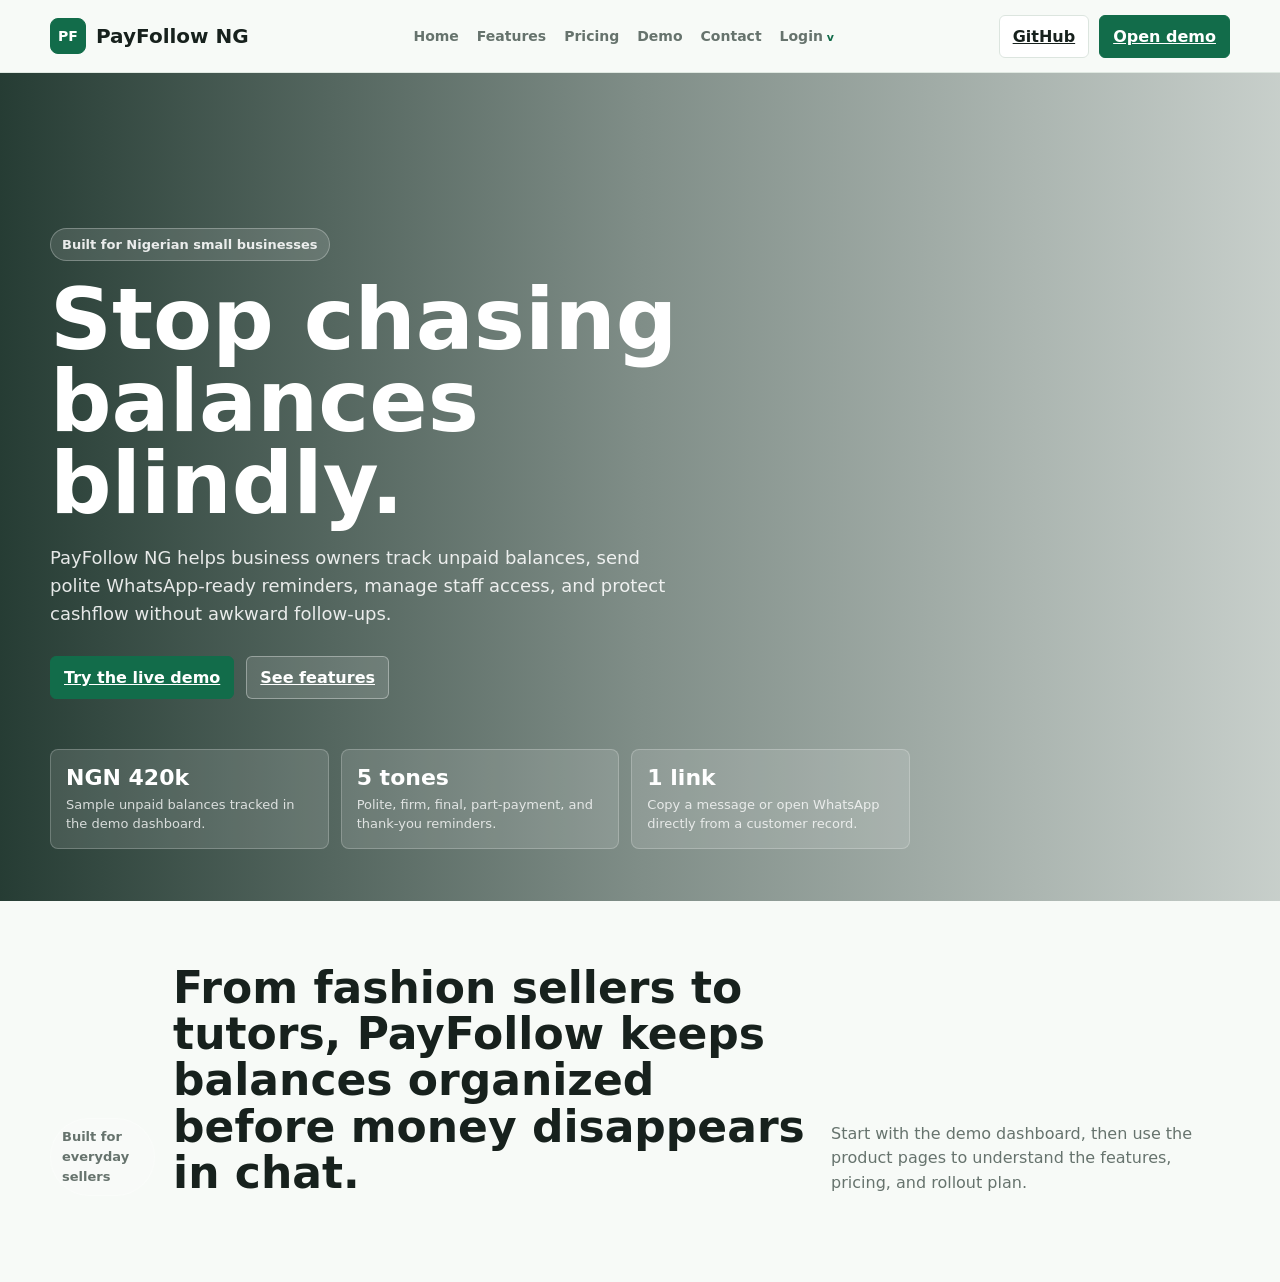
==== index.html @ 19192f43 "Add smart login dropdown" ====
<!doctype html>
<html lang="en">
<head>
  <meta charset="utf-8" />
  <meta name="viewport" content="width=device-width, initial-scale=1" />
  <title>PayFollow NG - Payment Follow-Up Dashboard</title>
  <style>
    :root {
      --ink: #17211d;
      --muted: #66736d;
      --line: #dce5df;
      --paper: #f7faf7;
      --panel: #ffffff;
      --soft: #edf5ef;
      --accent: #126c4a;
      --accent-2: #df8f2d;
      --danger: #b93a32;
      --blue: #285f9d;
      --shadow: 0 20px 50px rgba(23, 33, 29, .08);
    }

    * { box-sizing: border-box; }

    body {
      margin: 0;
      font-family: Inter, ui-sans-serif, system-ui, -apple-system, BlinkMacSystemFont, "Segoe UI", sans-serif;
      color: var(--ink);
      background: var(--paper);
      letter-spacing: 0;
    }

    button, input, select, textarea { font: inherit; }

    .site-nav {
      position: sticky;
      top: 0;
      z-index: 20;
      border-bottom: 1px solid rgba(220,229,223,.85);
      background: rgba(247,250,247,.94);
      backdrop-filter: blur(14px);
    }

    .nav-inner,
    .section-inner {
      width: min(1180px, calc(100% - 36px));
      margin: 0 auto;
    }

    .nav-inner {
      min-height: 72px;
      display: flex;
      align-items: center;
      justify-content: space-between;
      gap: 18px;
    }

    .brand.dark .mark {
      color: #fff;
      background: var(--accent);
      border-color: var(--accent);
    }

    .nav-links {
      display: flex;
      align-items: center;
      gap: 18px;
      font-size: 14px;
      font-weight: 850;
    }

    .nav-links a {
      color: var(--muted);
      text-decoration: none;
    }

    .nav-links a:hover {
      color: var(--accent);
    }
    .nav-auth {
      position: relative;
    }

    .nav-auth summary {
      list-style: none;
      cursor: pointer;
      color: var(--muted);
      font-weight: 850;
      outline: none;
    }

    .nav-auth summary::-webkit-details-marker {
      display: none;
    }

    .nav-auth summary::after {
      content: " v";
      font-size: 11px;
      color: var(--accent);
    }

    .nav-auth[open] summary,
    .nav-auth summary:hover {
      color: var(--accent);
    }

    .auth-menu {
      position: absolute;
      right: 0;
      top: 30px;
      width: 220px;
      display: grid;
      gap: 8px;
      padding: 10px;
      border: 1px solid var(--line);
      border-radius: 8px;
      background: var(--panel);
      box-shadow: var(--shadow);
      z-index: 40;
    }

    .auth-menu a {
      display: block;
      padding: 10px 12px;
      border-radius: 8px;
      color: var(--ink);
      text-decoration: none;
      background: var(--paper);
    }

    .auth-menu a:hover {
      background: var(--soft);
      color: var(--accent);
    }
.nav-actions {
      display: flex;
      align-items: center;
      gap: 10px;
    }

    .site-section {
      padding: 64px 0;
    }

    .hero {
      min-height: calc(100vh - 72px);
      display: grid;
      align-items: end;
      color: #fff;
      background:
        linear-gradient(90deg, rgba(9, 34, 25, .88), rgba(9, 34, 25, .5), rgba(9, 34, 25, .2)),
        url("https://images.unsplash.com/photo-1556745757-8d76bdb6984b?auto=format&fit=crop&w=1800&q=80") center/cover;
    }

    .hero .section-inner {
      padding: 72px 0 52px;
    }

    .hero-copy {
      max-width: 760px;
    }

    .eyebrow {
      display: inline-flex;
      align-items: center;
      gap: 8px;
      margin-bottom: 18px;
      border: 1px solid rgba(255,255,255,.28);
      border-radius: 999px;
      padding: 8px 11px;
      background: rgba(255,255,255,.12);
      color: rgba(255,255,255,.88);
      font-size: 13px;
      font-weight: 850;
    }

    .hero h1 {
      margin: 0;
      max-width: 800px;
      font-size: clamp(42px, 8vw, 86px);
      line-height: .95;
      letter-spacing: 0;
    }

    .hero p {
      max-width: 620px;
      margin: 20px 0 0;
      color: rgba(255,255,255,.88);
      font-size: 18px;
      line-height: 1.55;
    }

    .hero-actions {
      display: flex;
      flex-wrap: wrap;
      gap: 12px;
      margin-top: 28px;
    }

    .hero-actions .btn {
      border-color: rgba(255,255,255,.35);
    }

    .hero-actions .btn:not(.primary) {
      color: #fff;
      background: rgba(255,255,255,.12);
    }

    .hero-strip {
      display: grid;
      grid-template-columns: repeat(3, minmax(0, 1fr));
      gap: 12px;
      margin-top: 50px;
      max-width: 860px;
    }

    .hero-stat {
      border: 1px solid rgba(255,255,255,.22);
      border-radius: 8px;
      padding: 15px;
      background: rgba(255,255,255,.12);
    }

    .hero-stat strong {
      display: block;
      font-size: 22px;
      margin-bottom: 4px;
    }

    .hero-stat span {
      color: rgba(255,255,255,.78);
      font-size: 13px;
      line-height: 1.35;
    }

    .section-head {
      display: flex;
      justify-content: space-between;
      align-items: end;
      gap: 18px;
      margin-bottom: 22px;
    }

    .section-head h2 {
      margin: 0;
      max-width: 640px;
      font-size: clamp(28px, 4vw, 44px);
      line-height: 1.05;
      letter-spacing: 0;
    }

    .section-head p {
      margin: 0;
      max-width: 430px;
      color: var(--muted);
      line-height: 1.55;
    }

    .feature-grid,
    .pricing-grid {
      display: grid;
      grid-template-columns: repeat(3, minmax(0, 1fr));
      gap: 14px;
    }

    .feature,
    .price-plan {
      border: 1px solid var(--line);
      border-radius: 8px;
      background: var(--panel);
      padding: 18px;
      box-shadow: var(--shadow);
    }

    .feature h3,
    .price-plan h3 {
      margin: 0 0 10px;
      font-size: 18px;
    }

    .feature p,
    .price-plan p {
      margin: 0;
      color: var(--muted);
      line-height: 1.55;
      font-size: 14px;
    }

    .price-plan strong {
      display: block;
      margin-bottom: 10px;
      font-size: 28px;
    }

    .demo-shell {
      padding: 28px 0 0;
      background: #eef5ef;
    }

    .shell {
      min-height: 100vh;
      display: grid;
      grid-template-columns: 280px minmax(0, 1fr);
    }

    .sidebar {
      min-height: 100vh;
      padding: 24px;
      color: #fff;
      background:
        linear-gradient(rgba(11, 50, 35, .86), rgba(11, 50, 35, .92)),
        url("https://images.unsplash.com/photo-1556742049-0cfed4f6a45d?auto=format&fit=crop&w=900&q=80") center/cover;
      display: flex;
      flex-direction: column;
      justify-content: space-between;
      gap: 28px;
    }

    .brand {
      display: flex;
      align-items: center;
      gap: 10px;
      font-size: 20px;
      font-weight: 850;
    }

    .mark {
      width: 36px;
      height: 36px;
      display: grid;
      place-items: center;
      border-radius: 8px;
      background: rgba(255,255,255,.14);
      border: 1px solid rgba(255,255,255,.25);
      font-size: 14px;
    }

    .sidebar h1 {
      margin: 0;
      max-width: 220px;
      font-size: 38px;
      line-height: 1;
      letter-spacing: 0;
    }

    .sidebar p {
      margin: 14px 0 0;
      max-width: 220px;
      color: rgba(255,255,255,.82);
      line-height: 1.55;
    }

    .sidebar-note {
      display: grid;
      gap: 8px;
      color: rgba(255,255,255,.78);
      font-size: 13px;
      line-height: 1.45;
    }

    .workspace {
      padding: 24px;
      display: grid;
      gap: 20px;
      align-content: start;
    }

    .topbar {
      display: flex;
      justify-content: space-between;
      align-items: flex-start;
      gap: 16px;
    }

    .topbar h2 {
      margin: 0;
      font-size: 24px;
      line-height: 1.2;
    }

    .topbar p {
      margin: 6px 0 0;
      color: var(--muted);
      line-height: 1.45;
    }

    .badge {
      white-space: nowrap;
      border: 1px solid rgba(18,108,74,.2);
      color: var(--accent);
      background: rgba(18,108,74,.08);
      border-radius: 999px;
      padding: 8px 10px;
      font-size: 13px;
      font-weight: 800;
    }

    .metrics {
      display: grid;
      grid-template-columns: repeat(4, minmax(0, 1fr));
      gap: 12px;
    }

    .metric,
    .panel,
    .customer-row,
    .message-box {
      border: 1px solid var(--line);
      background: var(--panel);
      border-radius: 8px;
    }

    .metric {
      padding: 16px;
      min-height: 94px;
      display: grid;
      gap: 8px;
    }

    .metric span {
      color: var(--muted);
      font-size: 12px;
      font-weight: 800;
      text-transform: uppercase;
    }

    .metric strong {
      font-size: 24px;
      line-height: 1;
    }

    .metric small {
      color: var(--muted);
      line-height: 1.35;
    }

    .main-grid {
      display: grid;
      grid-template-columns: minmax(320px, 420px) minmax(0, 1fr);
      gap: 18px;
      align-items: start;
    }

    .panel {
      padding: 18px;
      box-shadow: var(--shadow);
    }

    .panel h3 {
      margin: 0 0 12px;
      font-size: 17px;
    }

    .form {
      display: grid;
      gap: 12px;
    }

    label {
      display: grid;
      gap: 7px;
      color: var(--muted);
      font-size: 13px;
      font-weight: 800;
    }

    input, select, textarea {
      width: 100%;
      border: 1px solid var(--line);
      border-radius: 6px;
      padding: 11px 12px;
      color: var(--ink);
      background: #fff;
      outline-color: rgba(18,108,74,.35);
    }

    textarea {
      min-height: 82px;
      resize: vertical;
    }

    .split {
      display: grid;
      grid-template-columns: 1fr 1fr;
      gap: 10px;
    }

    .actions {
      display: flex;
      gap: 10px;
      flex-wrap: wrap;
    }

    .btn {
      border: 1px solid var(--line);
      border-radius: 6px;
      padding: 11px 13px;
      background: #fff;
      color: var(--ink);
      font-weight: 850;
      cursor: pointer;
    }

    .btn.primary {
      border-color: var(--accent);
      color: #fff;
      background: var(--accent);
    }

    .btn.warning {
      border-color: rgba(223,143,45,.3);
      color: #5c3510;
      background: rgba(223,143,45,.12);
    }

    .btn:active { transform: translateY(1px); }

    .toolbar {
      display: flex;
      justify-content: space-between;
      align-items: center;
      gap: 12px;
      margin-bottom: 12px;
    }

    .toolbar select {
      max-width: 180px;
    }

    .customer-list {
      display: grid;
      gap: 10px;
    }

    .customer-row {
      padding: 14px;
      display: grid;
      grid-template-columns: minmax(0, 1fr) auto;
      gap: 12px;
      cursor: pointer;
    }

    .customer-row.active {
      border-color: rgba(18,108,74,.5);
      background: rgba(18,108,74,.05);
    }

    .customer-row h4 {
      margin: 0 0 5px;
      font-size: 15px;
    }

    .customer-row p {
      margin: 0;
      color: var(--muted);
      line-height: 1.35;
      font-size: 13px;
    }

    .amount {
      text-align: right;
      display: grid;
      align-content: start;
      gap: 7px;
      font-weight: 850;
    }

    .status {
      justify-self: end;
      width: max-content;
      border-radius: 999px;
      padding: 5px 8px;
      font-size: 11px;
      font-weight: 850;
      color: var(--accent);
      background: rgba(18,108,74,.1);
    }

    .status.overdue {
      color: var(--danger);
      background: rgba(185,58,50,.1);
    }

    .status.part {
      color: var(--blue);
      background: rgba(40,95,157,.1);
    }

    .status.paid {
      color: var(--muted);
      background: var(--soft);
    }

    .message-box {
      padding: 16px;
      min-height: 180px;
      display: grid;
      gap: 14px;
      align-content: start;
    }

    .message-text {
      white-space: pre-wrap;
      color: var(--ink);
      line-height: 1.55;
      background: var(--paper);
      border: 1px solid var(--line);
      border-radius: 8px;
      padding: 14px;
      min-height: 124px;
    }

    .report {
      margin-top: 14px;
      color: var(--muted);
      line-height: 1.55;
      font-size: 14px;
    }

    .mini-list {
      display: grid;
      gap: 9px;
      margin-top: 12px;
    }

    .mini-row {
      border: 1px solid var(--line);
      border-radius: 8px;
      background: var(--paper);
      padding: 11px 12px;
      display: flex;
      align-items: center;
      justify-content: space-between;
      gap: 10px;
      color: var(--muted);
      font-size: 13px;
      line-height: 1.35;
    }

    .mini-row strong {
      display: block;
      color: var(--ink);
      font-size: 14px;
    }

    .link-row {
      display: flex;
      align-items: center;
      flex-wrap: wrap;
      gap: 10px;
      margin-top: 12px;
      color: var(--muted);
      font-size: 13px;
    }

    .link-row a {
      color: var(--accent);
      font-weight: 850;
      text-decoration: none;
    }

    .divider {
      height: 1px;
      background: var(--line);
      margin: 4px 0;
    }

    .toast {
      position: fixed;
      right: 18px;
      bottom: 18px;
      background: var(--ink);
      color: #fff;
      border-radius: 8px;
      padding: 11px 13px;
      opacity: 0;
      transform: translateY(10px);
      transition: .2s ease;
      pointer-events: none;
      font-weight: 800;
      font-size: 13px;
    }

    .toast.show {
      opacity: 1;
      transform: translateY(0);
    }

    @media (max-width: 1080px) {
      .feature-grid,
      .pricing-grid {
        grid-template-columns: 1fr;
      }

      .shell { grid-template-columns: 1fr; }
      .sidebar {
        min-height: 360px;
        display: grid;
        grid-template-columns: 1fr 1fr;
        align-items: end;
      }
      .sidebar-note { justify-self: end; }
    }

    @media (max-width: 860px) {
      .nav-inner {
        min-height: auto;
        padding: 14px 0;
        align-items: flex-start;
        flex-direction: column;
      }

      .nav-links,
.nav-actions {
        width: 100%;
        justify-content: space-between;
      }

      .hero-strip,
      .section-head {
        grid-template-columns: 1fr;
        flex-direction: column;
        align-items: flex-start;
      }

      .metrics,
      .main-grid { grid-template-columns: 1fr; }
      .sidebar { grid-template-columns: 1fr; }
      .sidebar-note { justify-self: start; }
    }

    @media (max-width: 560px) {
      .nav-links {
        display: grid;
        grid-template-columns: repeat(2, minmax(0, 1fr));
        gap: 10px;
      }
.nav-actions {
        align-items: stretch;
        flex-direction: column;
      }

      .hero {
        min-height: auto;
      }

      .hero .section-inner {
        padding: 52px 0 34px;
      }

      .hero-strip {
        grid-template-columns: 1fr;
      }

      .site-section {
        padding: 44px 0;
      }

      .workspace, .sidebar { padding: 18px; }
      .topbar { flex-direction: column; }
      .badge { white-space: normal; }
      .split { grid-template-columns: 1fr; }
      .customer-row { grid-template-columns: 1fr; }
      .amount { text-align: left; }
      .status { justify-self: start; }
    }
  </style>
</head>
<body>
<nav class="site-nav">
    <div class="nav-inner">
      <a class="brand dark" href="index.html" style="color: inherit; text-decoration: none">
        <div class="mark">PF</div>
        PayFollow NG
      </a>
      <div class="nav-links" aria-label="Primary navigation">
        <a href="index.html">Home</a>
        <a href="features.html">Features</a>
        <a href="pricing.html">Pricing</a>
        <a href="app.html">Demo</a>
        <a href="contact.html">Contact</a>
        <details class="nav-auth">
          <summary>Login</summary>
          <div class="auth-menu">
            <a href="login.html">Create account</a>
            <a href="login.html?mode=signin">Sign in</a>
            <a href="app.html">Open dashboard</a>
          </div>
        </details>
      </div>
      <div class="nav-actions">
        <a class="btn" href="https://github.com/bainsrays/payfollow-ng" target="_blank" rel="noopener noreferrer">GitHub</a>
        <a class="btn primary" href="app.html">Open demo</a>
      </div>
    </div>
  </nav>
<section class="hero" id="home">
    <div class="section-inner">
      <div class="hero-copy">
        <span class="eyebrow">Built for Nigerian small businesses</span>
        <h1>Stop chasing balances blindly.</h1>
        <p>PayFollow NG helps business owners track unpaid balances, send polite WhatsApp-ready reminders, manage staff access, and protect cashflow without awkward follow-ups.</p>
        <div class="hero-actions">
          <a class="btn primary" href="app.html">Try the live demo</a>
          <a class="btn" href="features.html">See features</a>
        </div>
      </div>
      <div class="hero-strip">
        <div class="hero-stat">
          <strong>NGN 420k</strong>
          <span>Sample unpaid balances tracked in the demo dashboard.</span>
        </div>
        <div class="hero-stat">
          <strong>5 tones</strong>
          <span>Polite, firm, final, part-payment, and thank-you reminders.</span>
        </div>
        <div class="hero-stat">
          <strong>1 link</strong>
          <span>Copy a message or open WhatsApp directly from a customer record.</span>
        </div>
      </div>
    </div>
  </section>
  <section class="site-section">
    <div class="section-inner section-head">
      <p class="eyebrow">Built for everyday sellers</p>
      <h2>From fashion sellers to tutors, PayFollow keeps balances organized before money disappears in chat.</h2>
      <p>Start with the demo dashboard, then use the product pages to understand the features, pricing, and rollout plan.</p>
    </div>
  </section>

</body>
</html>
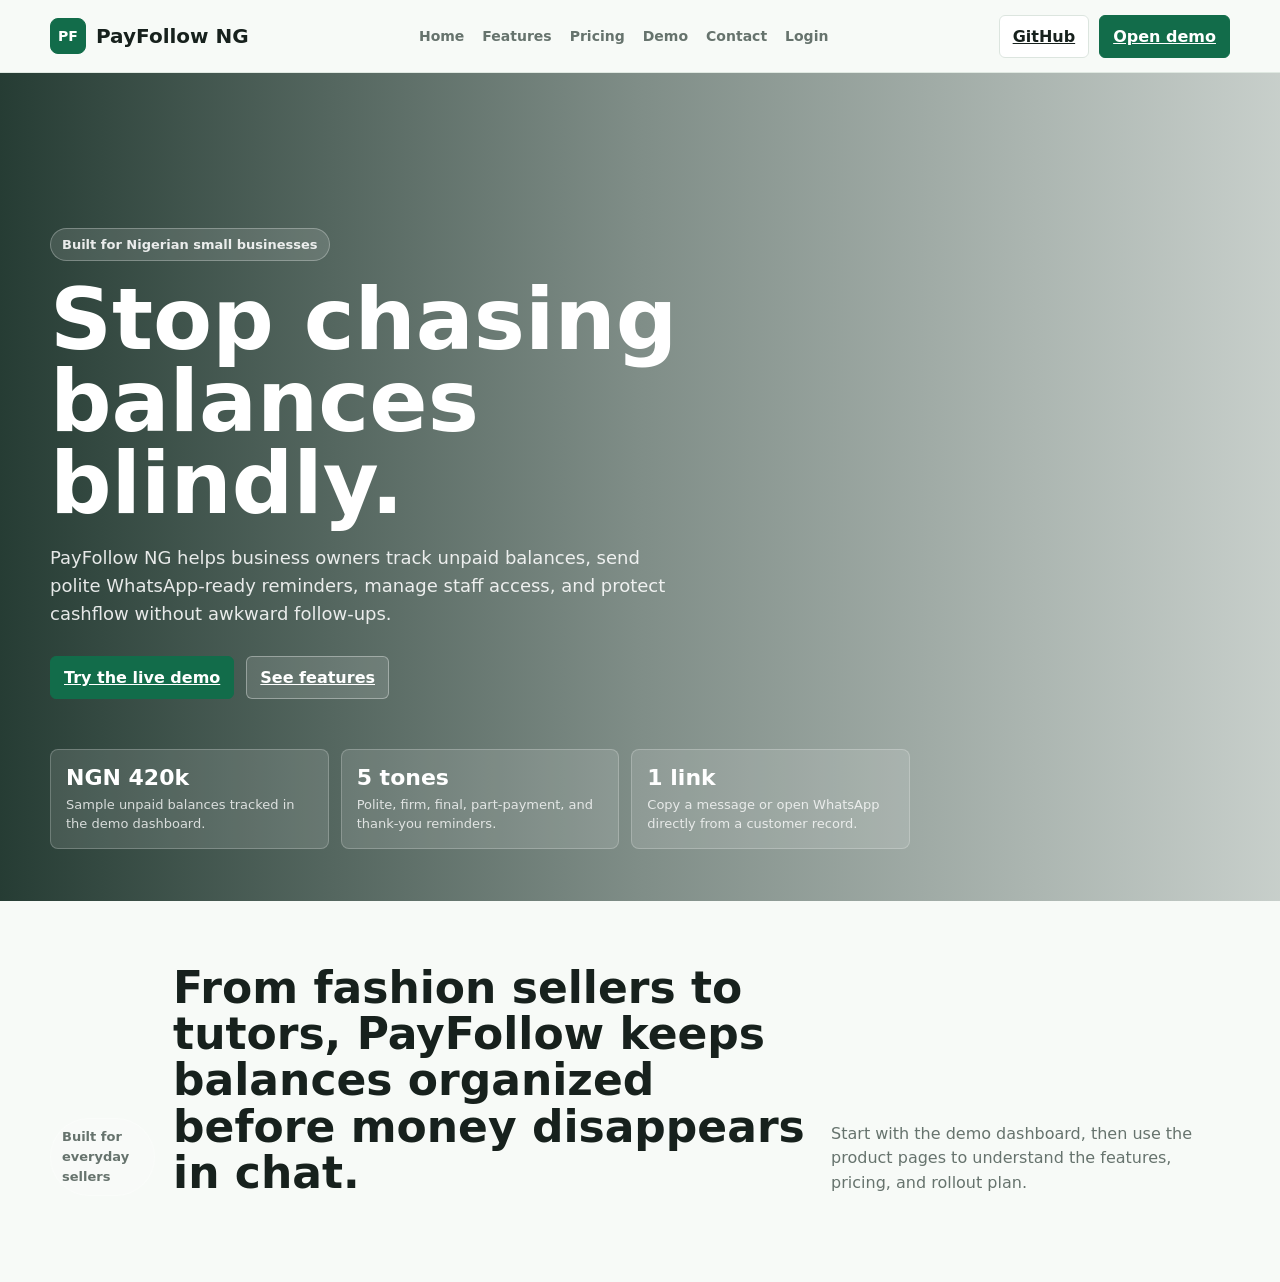
==== commit 9957778b: "Simplify login mode form" ====
--- a/index.html
+++ b/index.html
@@ -93,7 +93,7 @@
     }
 
     .nav-auth summary::after {
-      content: " v";
+      content: "";
       font-size: 11px;
       color: var(--accent);
     }
@@ -838,3 +838,4 @@
 
 
 
+
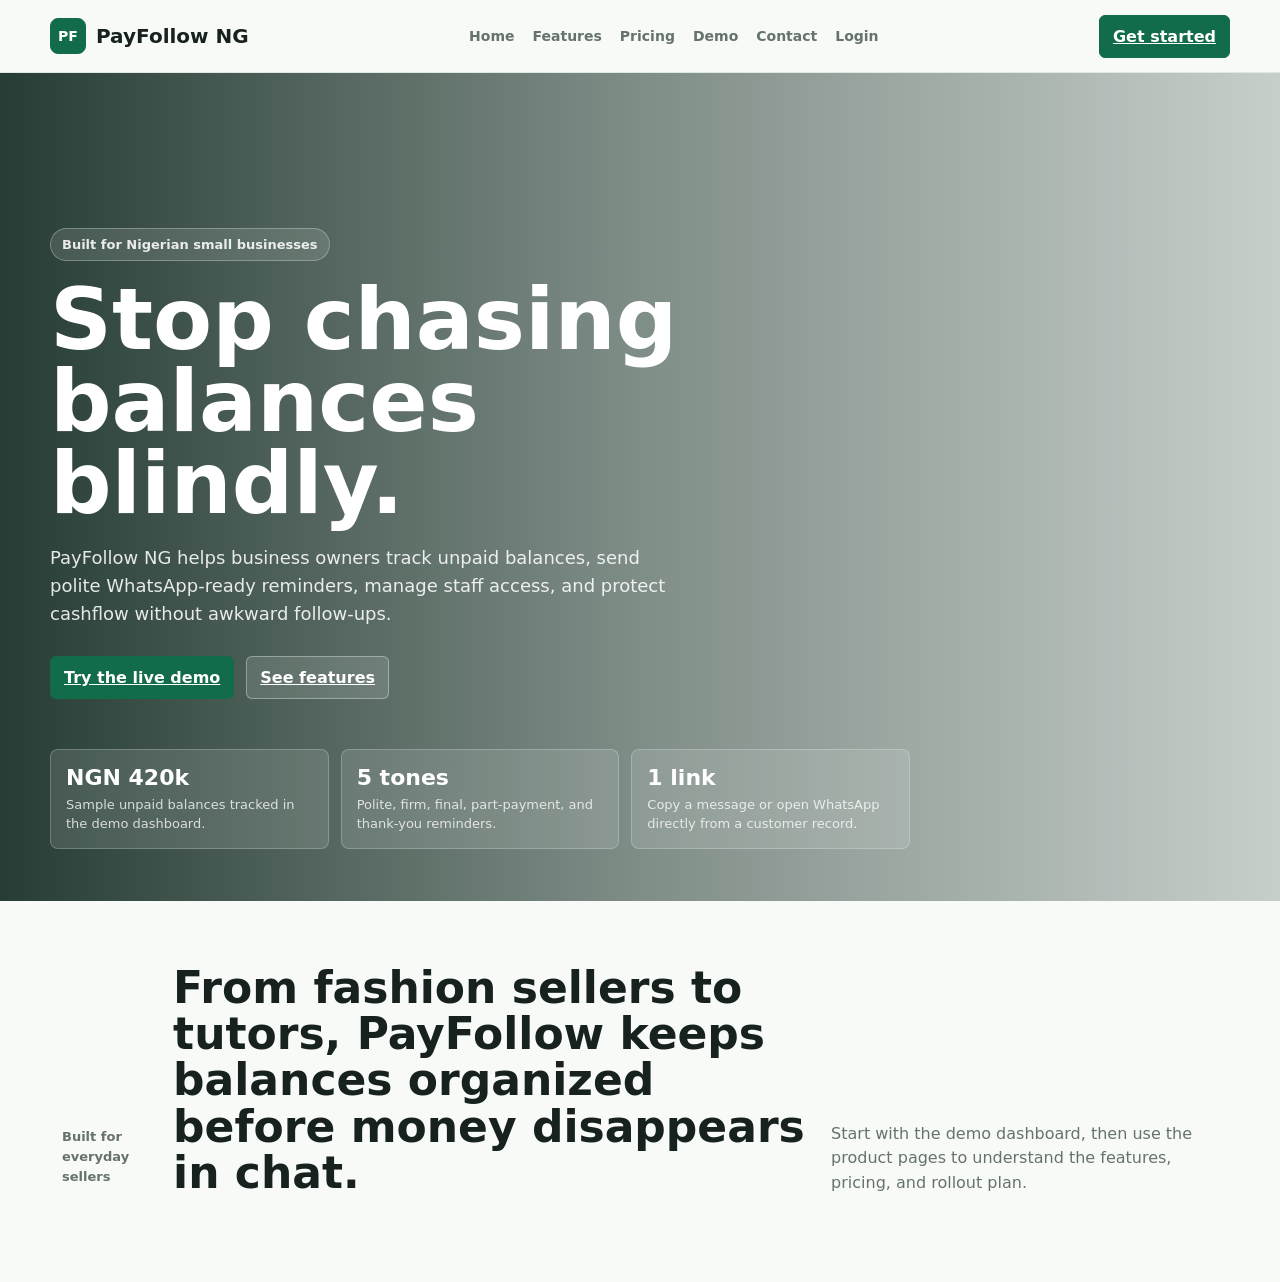
==== commit de20071d: "Clean public navigation actions" ====
--- a/index.html
+++ b/index.html
@@ -788,8 +788,7 @@
         </details>
       </div>
       <div class="nav-actions">
-        <a class="btn" href="https://github.com/bainsrays/payfollow-ng" target="_blank" rel="noopener noreferrer">GitHub</a>
-        <a class="btn primary" href="app.html">Open demo</a>
+        <a class="btn primary" href="login.html">Get started</a>
       </div>
     </div>
   </nav>
@@ -839,3 +838,5 @@
 
 
 
+
+
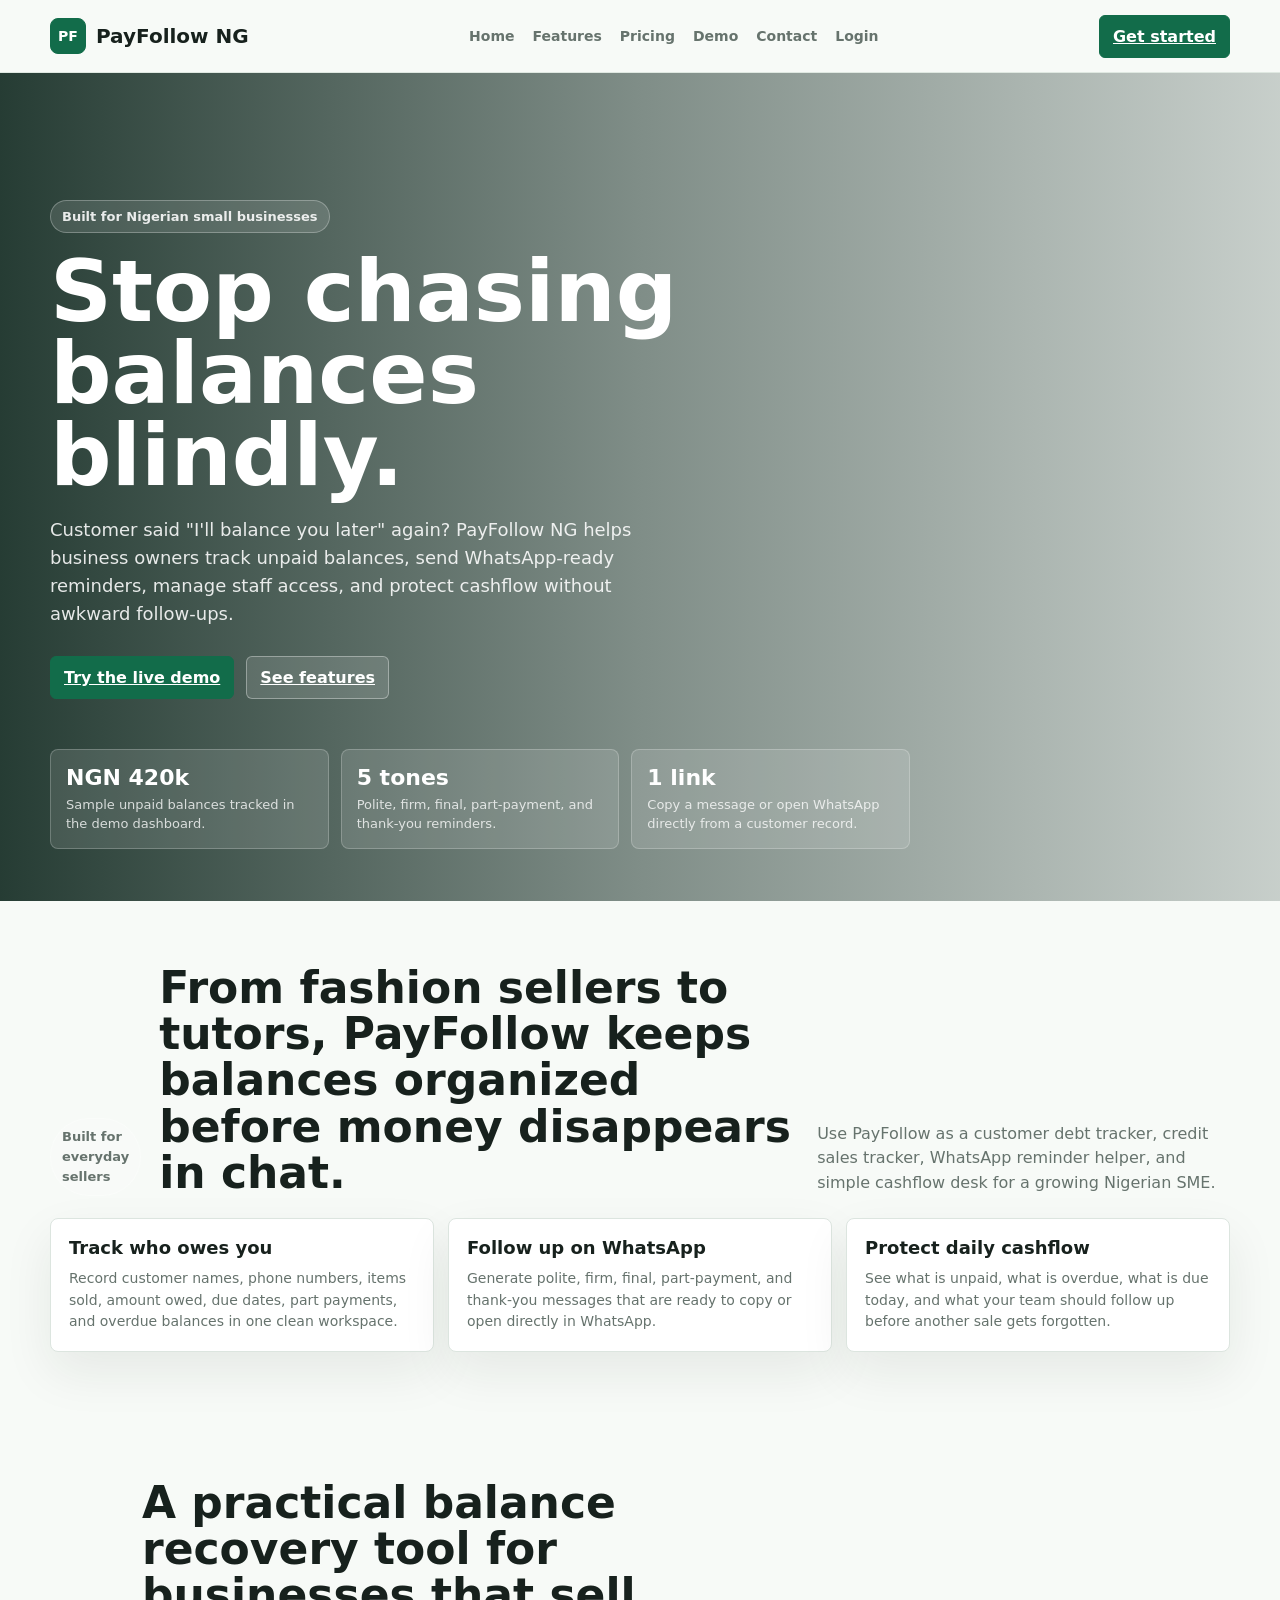
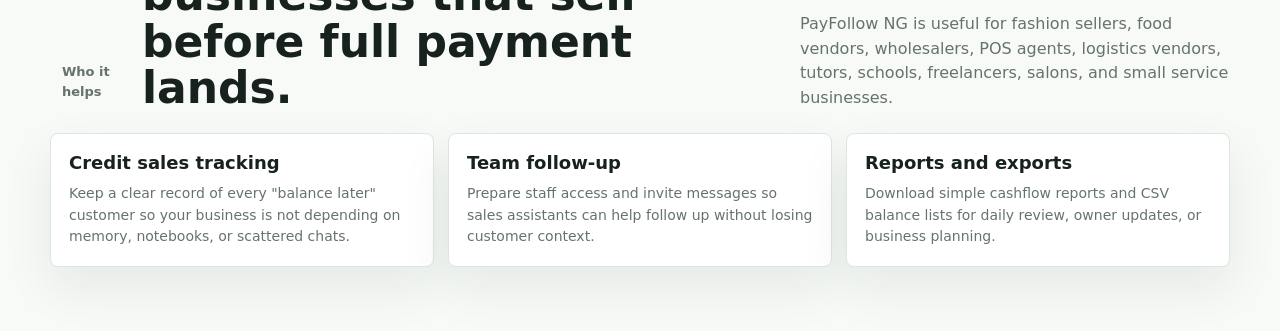
==== commit f81783d3: "Improve launch copy and SEO" ====
--- a/index.html
+++ b/index.html
@@ -3,7 +3,32 @@
 <head>
   <meta charset="utf-8" />
   <meta name="viewport" content="width=device-width, initial-scale=1" />
-  <title>PayFollow NG - Payment Follow-Up Dashboard</title>
+  <title>PayFollow NG | Track Customer Balances and WhatsApp Payment Reminders</title>
+  <meta name="description" content="PayFollow NG helps Nigerian small businesses track unpaid customer balances, send WhatsApp-ready reminders, manage credit sales, and recover money with confidence." />
+  <meta name="keywords" content="PayFollow NG, Nigerian small business payment tracker, customer debt tracker Nigeria, balance reminder app, WhatsApp payment reminder, credit sales tracker, SME cashflow Nigeria" />
+  <meta name="robots" content="index, follow" />
+  <link rel="canonical" href="https://payfollowng.com/" />
+  <meta property="og:title" content="PayFollow NG - Stop chasing balances blindly" />
+  <meta property="og:description" content="A cashflow assistant for Nigerian SMEs that tracks who owes, what is overdue, and helps businesses follow up on WhatsApp." />
+  <meta property="og:url" content="https://payfollowng.com/" />
+  <meta property="og:type" content="website" />
+  <meta name="twitter:card" content="summary_large_image" />
+  <script type="application/ld+json">
+  {
+    "@context": "https://schema.org",
+    "@type": "SoftwareApplication",
+    "name": "PayFollow NG",
+    "applicationCategory": "BusinessApplication",
+    "operatingSystem": "Web",
+    "url": "https://payfollowng.com/",
+    "description": "PayFollow NG helps Nigerian small businesses track unpaid balances, send WhatsApp-ready reminders, and manage credit sales follow-up.",
+    "offers": {
+      "@type": "Offer",
+      "priceCurrency": "NGN",
+      "price": "0"
+    }
+  }
+  </script>
   <style>
     :root {
       --ink: #17211d;
@@ -797,7 +822,7 @@
       <div class="hero-copy">
         <span class="eyebrow">Built for Nigerian small businesses</span>
         <h1>Stop chasing balances blindly.</h1>
-        <p>PayFollow NG helps business owners track unpaid balances, send polite WhatsApp-ready reminders, manage staff access, and protect cashflow without awkward follow-ups.</p>
+        <p>Customer said "I'll balance you later" again? PayFollow NG helps business owners track unpaid balances, send WhatsApp-ready reminders, manage staff access, and protect cashflow without awkward follow-ups.</p>
         <div class="hero-actions">
           <a class="btn primary" href="app.html">Try the live demo</a>
           <a class="btn" href="features.html">See features</a>
@@ -823,10 +848,46 @@
     <div class="section-inner section-head">
       <p class="eyebrow">Built for everyday sellers</p>
       <h2>From fashion sellers to tutors, PayFollow keeps balances organized before money disappears in chat.</h2>
-      <p>Start with the demo dashboard, then use the product pages to understand the features, pricing, and rollout plan.</p>
+      <p>Use PayFollow as a customer debt tracker, credit sales tracker, WhatsApp reminder helper, and simple cashflow desk for a growing Nigerian SME.</p>
+    </div>
+    <div class="section-inner feature-grid">
+      <article class="feature">
+        <h3>Track who owes you</h3>
+        <p>Record customer names, phone numbers, items sold, amount owed, due dates, part payments, and overdue balances in one clean workspace.</p>
+      </article>
+      <article class="feature">
+        <h3>Follow up on WhatsApp</h3>
+        <p>Generate polite, firm, final, part-payment, and thank-you messages that are ready to copy or open directly in WhatsApp.</p>
+      </article>
+      <article class="feature">
+        <h3>Protect daily cashflow</h3>
+        <p>See what is unpaid, what is overdue, what is due today, and what your team should follow up before another sale gets forgotten.</p>
+      </article>
     </div>
   </section>
 
+  <section class="site-section">
+    <div class="section-inner section-head">
+      <p class="eyebrow">Who it helps</p>
+      <h2>A practical balance recovery tool for businesses that sell before full payment lands.</h2>
+      <p>PayFollow NG is useful for fashion sellers, food vendors, wholesalers, POS agents, logistics vendors, tutors, schools, freelancers, salons, and small service businesses.</p>
+    </div>
+    <div class="section-inner feature-grid">
+      <article class="feature">
+        <h3>Credit sales tracking</h3>
+        <p>Keep a clear record of every "balance later" customer so your business is not depending on memory, notebooks, or scattered chats.</p>
+      </article>
+      <article class="feature">
+        <h3>Team follow-up</h3>
+        <p>Prepare staff access and invite messages so sales assistants can help follow up without losing customer context.</p>
+      </article>
+      <article class="feature">
+        <h3>Reports and exports</h3>
+        <p>Download simple cashflow reports and CSV balance lists for daily review, owner updates, or business planning.</p>
+      </article>
+    </div>
+  </section>
+
 </body>
 </html>
 
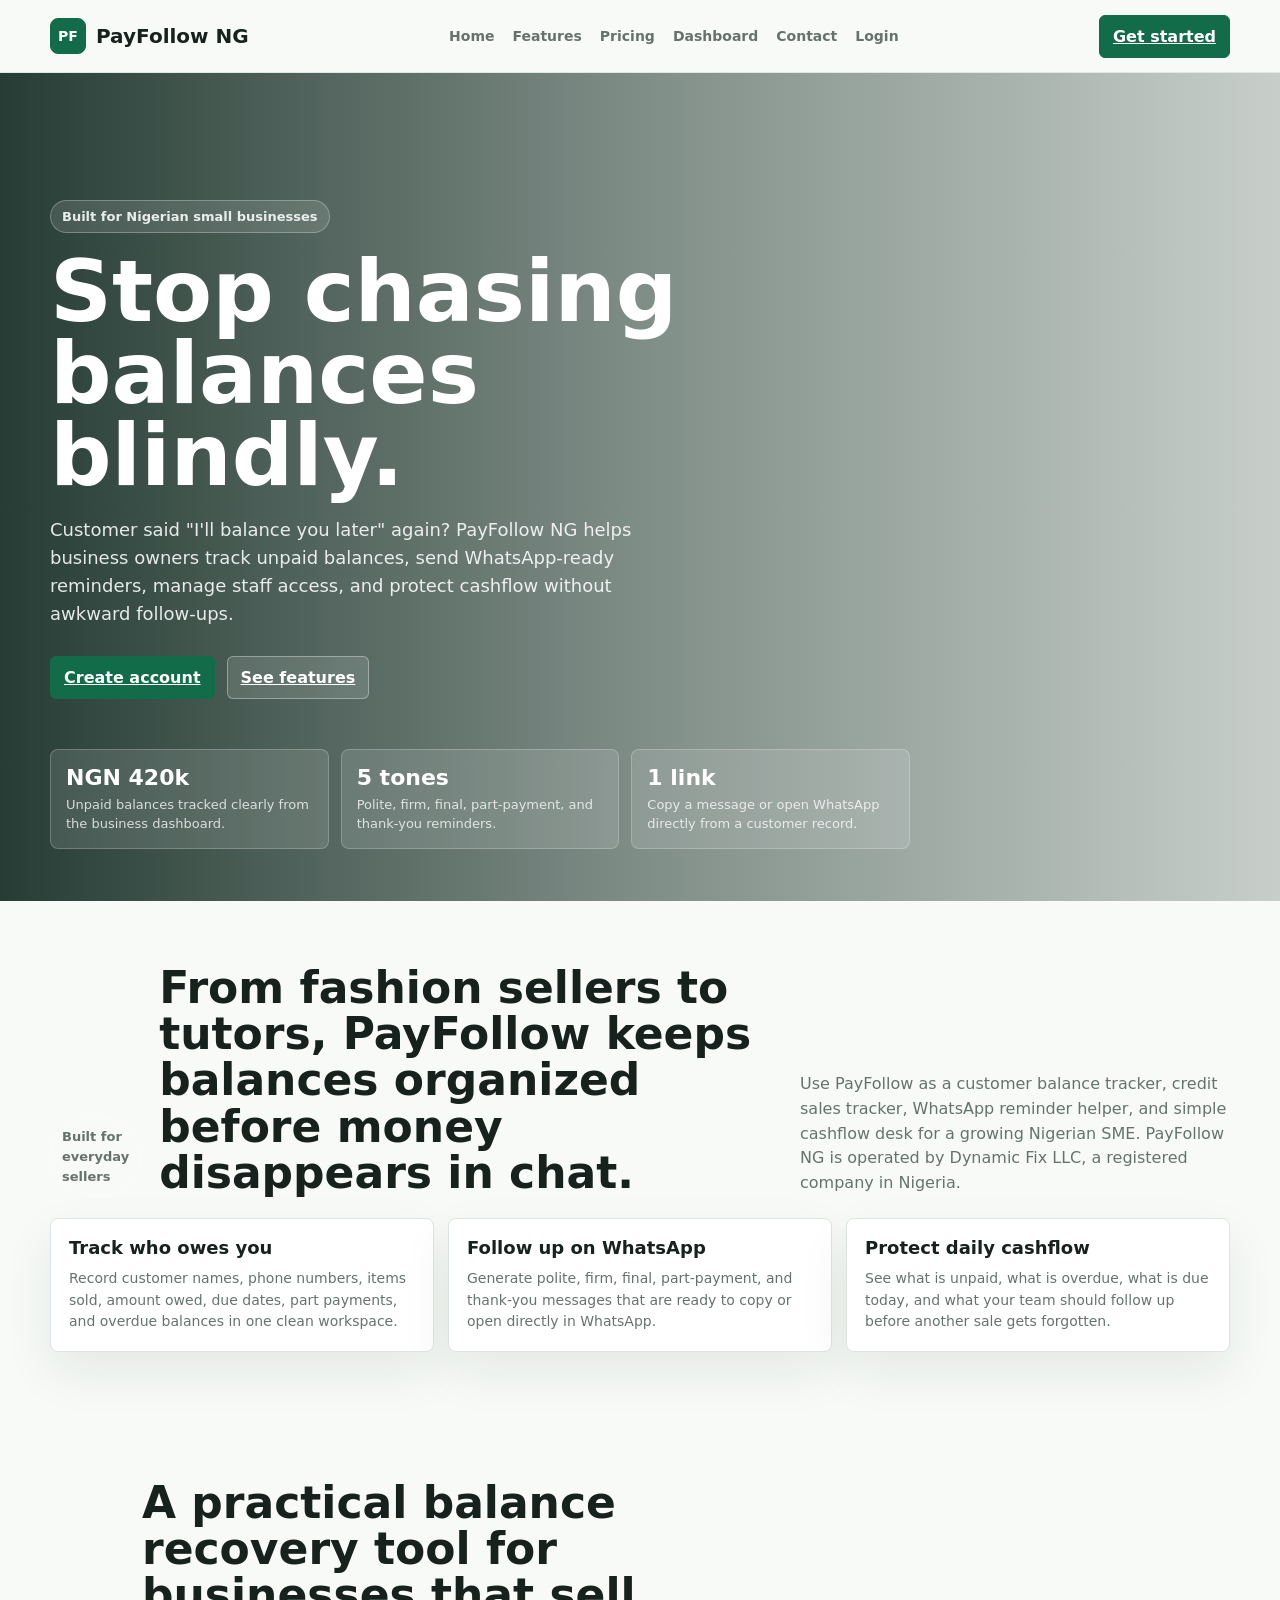
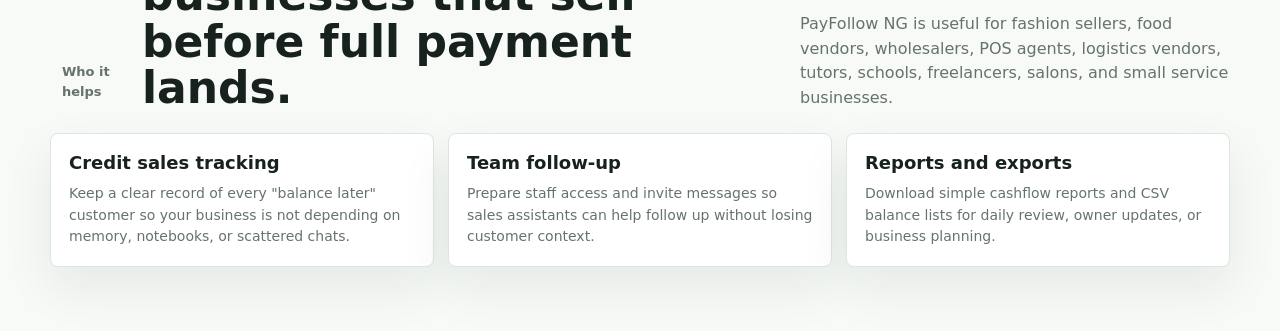
==== commit 475b8462: "Prepare PayFollow for Supabase live use" ====
--- a/index.html
+++ b/index.html
@@ -3,7 +3,8 @@
 <head>
   <meta charset="utf-8" />
   <meta name="viewport" content="width=device-width, initial-scale=1" />
-  <title>PayFollow NG | Track Customer Balances and WhatsApp Payment Reminders</title>
+  <link rel="icon" type="image/svg+xml" href="favicon.svg" />
+  <title>PayFollow NG by Dynamic Fix LLC | Track Customer Balances and WhatsApp Payment Reminders</title>
   <meta name="description" content="PayFollow NG helps Nigerian small businesses track unpaid customer balances, send WhatsApp-ready reminders, manage credit sales, and recover money with confidence." />
   <meta name="keywords" content="PayFollow NG, Nigerian small business payment tracker, customer debt tracker Nigeria, balance reminder app, WhatsApp payment reminder, credit sales tracker, SME cashflow Nigeria" />
   <meta name="robots" content="index, follow" />
@@ -18,6 +19,11 @@
     "@context": "https://schema.org",
     "@type": "SoftwareApplication",
     "name": "PayFollow NG",
+    "publisher": {
+      "@type": "Organization",
+      "name": "Dynamic Fix LLC",
+      "addressCountry": "NG"
+    },
     "applicationCategory": "BusinessApplication",
     "operatingSystem": "Web",
     "url": "https://payfollowng.com/",
@@ -801,7 +807,7 @@
         <a href="index.html">Home</a>
         <a href="features.html">Features</a>
         <a href="pricing.html">Pricing</a>
-        <a href="app.html">Demo</a>
+        <a href="app.html">Dashboard</a>
         <a href="contact.html">Contact</a>
         <details class="nav-auth">
           <summary>Login</summary>
@@ -824,14 +830,14 @@
         <h1>Stop chasing balances blindly.</h1>
         <p>Customer said "I'll balance you later" again? PayFollow NG helps business owners track unpaid balances, send WhatsApp-ready reminders, manage staff access, and protect cashflow without awkward follow-ups.</p>
         <div class="hero-actions">
-          <a class="btn primary" href="app.html">Try the live demo</a>
+          <a class="btn primary" href="login.html">Create account</a>
           <a class="btn" href="features.html">See features</a>
         </div>
       </div>
       <div class="hero-strip">
         <div class="hero-stat">
           <strong>NGN 420k</strong>
-          <span>Sample unpaid balances tracked in the demo dashboard.</span>
+          <span>Unpaid balances tracked clearly from the business dashboard.</span>
         </div>
         <div class="hero-stat">
           <strong>5 tones</strong>
@@ -848,7 +854,7 @@
     <div class="section-inner section-head">
       <p class="eyebrow">Built for everyday sellers</p>
       <h2>From fashion sellers to tutors, PayFollow keeps balances organized before money disappears in chat.</h2>
-      <p>Use PayFollow as a customer debt tracker, credit sales tracker, WhatsApp reminder helper, and simple cashflow desk for a growing Nigerian SME.</p>
+      <p>Use PayFollow as a customer balance tracker, credit sales tracker, WhatsApp reminder helper, and simple cashflow desk for a growing Nigerian SME. PayFollow NG is operated by Dynamic Fix LLC, a registered company in Nigeria.</p>
     </div>
     <div class="section-inner feature-grid">
       <article class="feature">
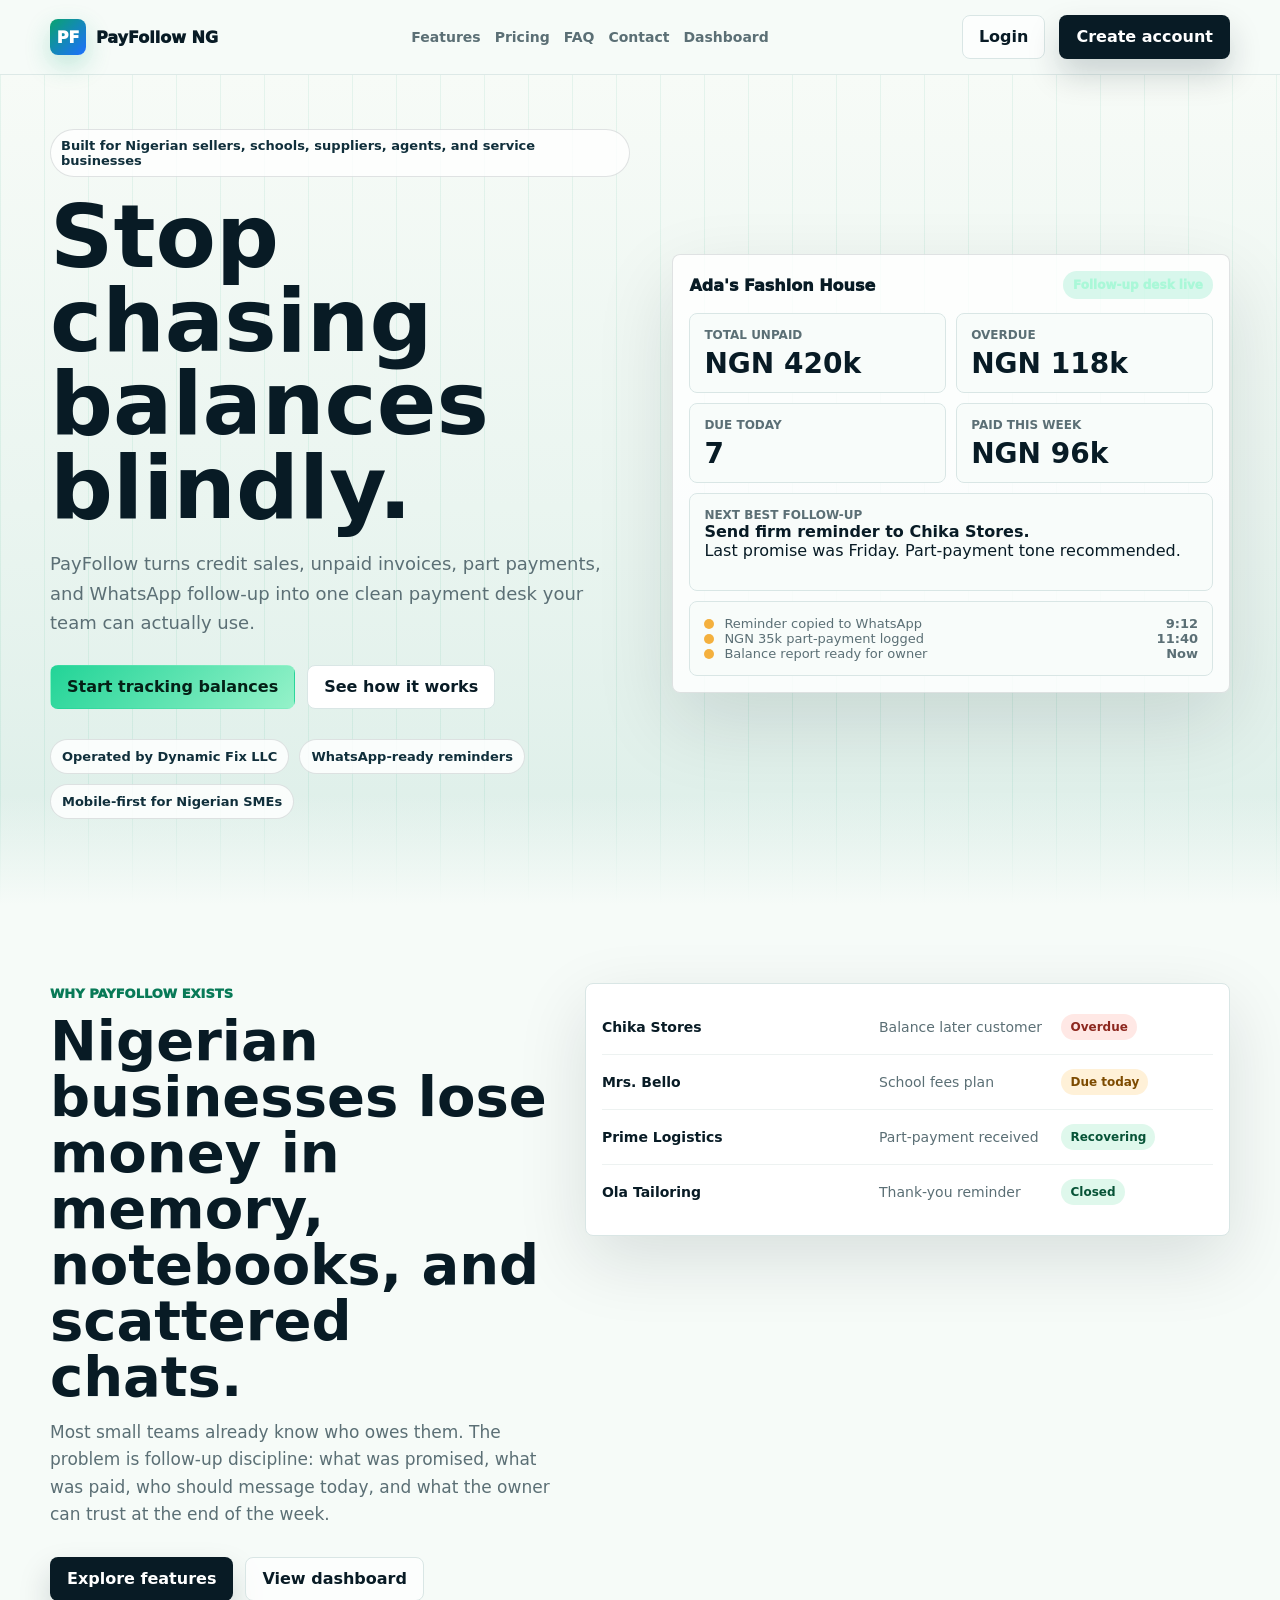
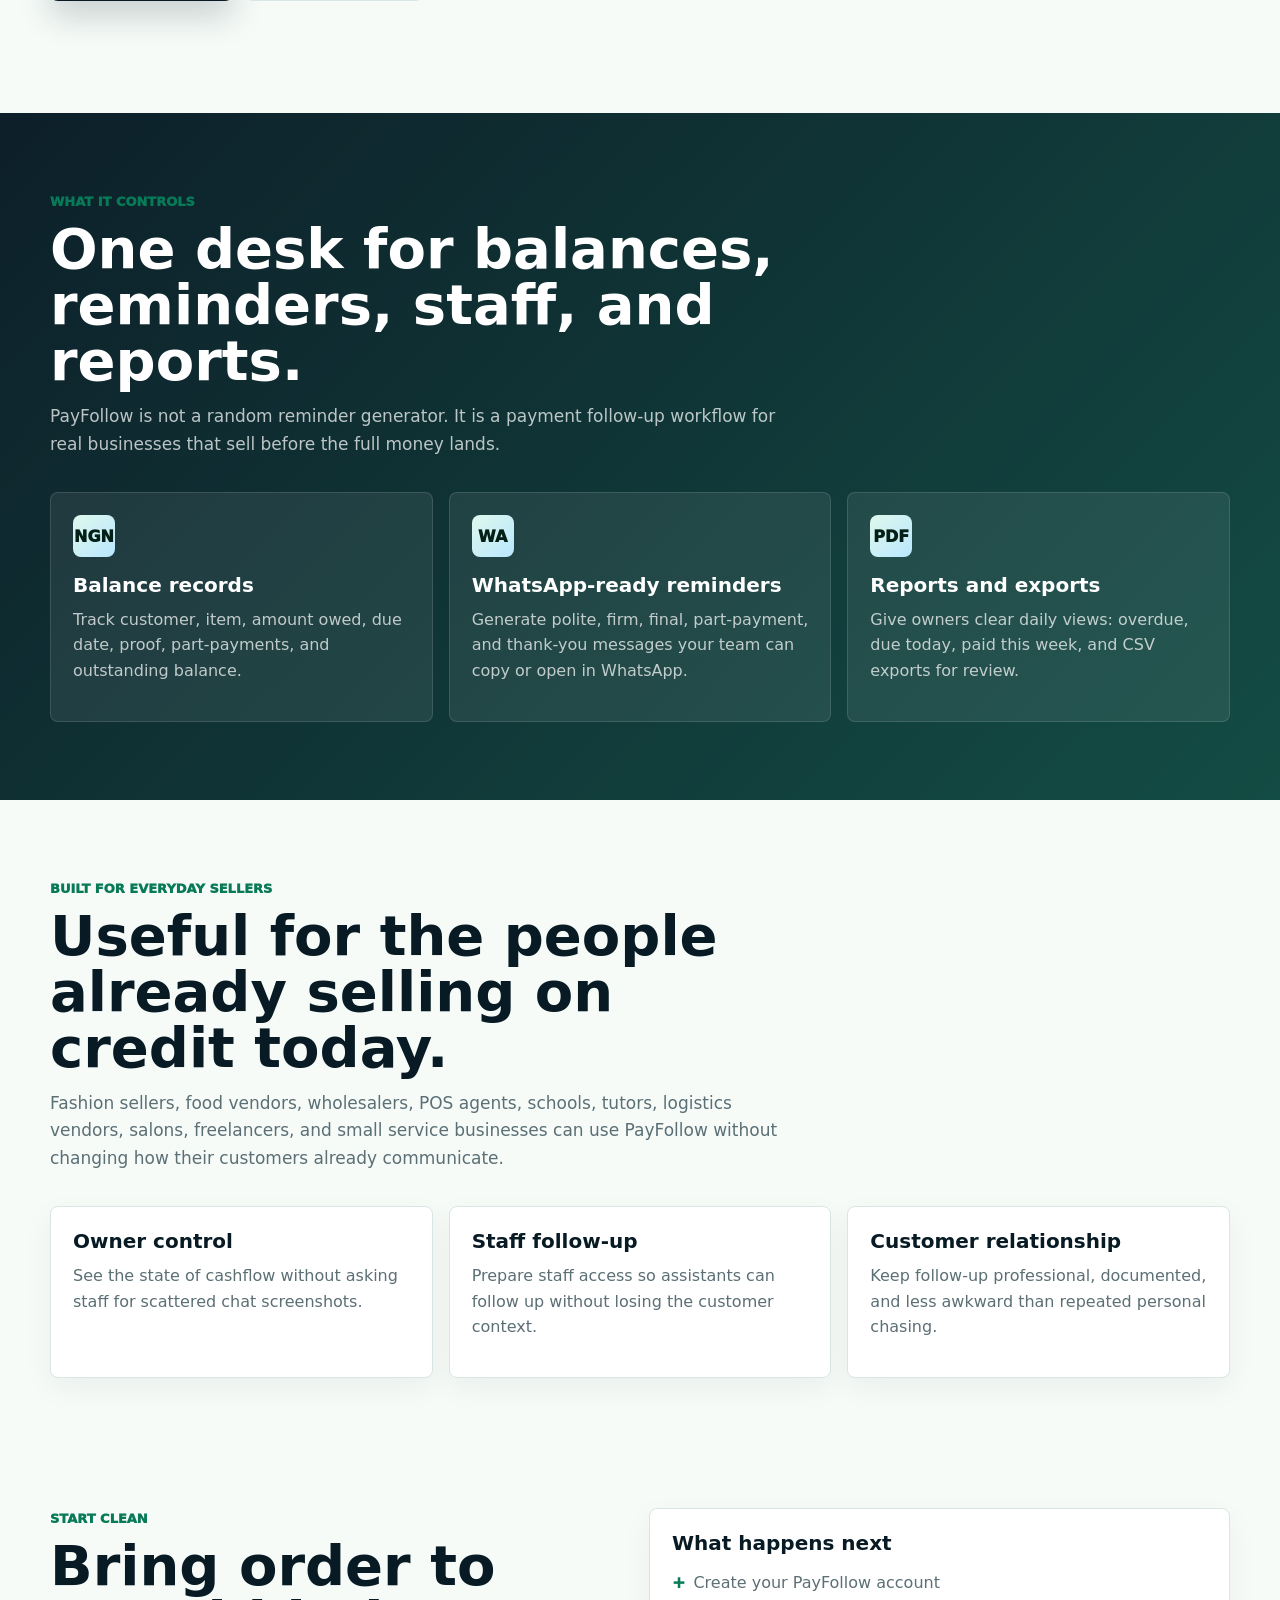
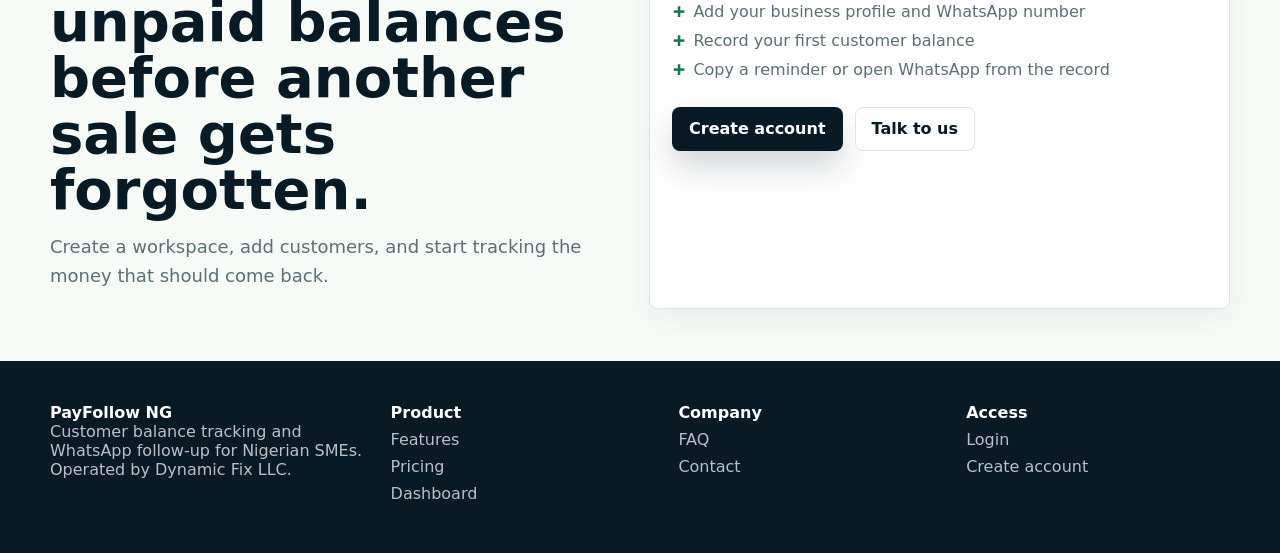
==== commit d4f5f8a4: "Refresh PayFollow public site design" ====
--- a/index.html
+++ b/index.html
@@ -1,909 +1,156 @@
-<!doctype html>
+﻿<!doctype html>
 <html lang="en">
 <head>
   <meta charset="utf-8" />
   <meta name="viewport" content="width=device-width, initial-scale=1" />
   <link rel="icon" type="image/svg+xml" href="favicon.svg" />
-  <title>PayFollow NG by Dynamic Fix LLC | Track Customer Balances and WhatsApp Payment Reminders</title>
-  <meta name="description" content="PayFollow NG helps Nigerian small businesses track unpaid customer balances, send WhatsApp-ready reminders, manage credit sales, and recover money with confidence." />
-  <meta name="keywords" content="PayFollow NG, Nigerian small business payment tracker, customer debt tracker Nigeria, balance reminder app, WhatsApp payment reminder, credit sales tracker, SME cashflow Nigeria" />
-  <meta name="robots" content="index, follow" />
+  <link rel="stylesheet" href="styles.css" />
+  <title>PayFollow NG by Dynamic Fix LLC | Customer Balance and WhatsApp Follow-up Desk</title>
+  <meta name="description" content="PayFollow NG helps Nigerian SMEs track unpaid customer balances, send WhatsApp-ready reminders, manage staff follow-up, and protect daily cashflow." />
   <link rel="canonical" href="https://payfollowng.com/" />
-  <meta property="og:title" content="PayFollow NG - Stop chasing balances blindly" />
-  <meta property="og:description" content="A cashflow assistant for Nigerian SMEs that tracks who owes, what is overdue, and helps businesses follow up on WhatsApp." />
-  <meta property="og:url" content="https://payfollowng.com/" />
-  <meta property="og:type" content="website" />
-  <meta name="twitter:card" content="summary_large_image" />
-  <script type="application/ld+json">
-  {
-    "@context": "https://schema.org",
-    "@type": "SoftwareApplication",
-    "name": "PayFollow NG",
-    "publisher": {
-      "@type": "Organization",
-      "name": "Dynamic Fix LLC",
-      "addressCountry": "NG"
-    },
-    "applicationCategory": "BusinessApplication",
-    "operatingSystem": "Web",
-    "url": "https://payfollowng.com/",
-    "description": "PayFollow NG helps Nigerian small businesses track unpaid balances, send WhatsApp-ready reminders, and manage credit sales follow-up.",
-    "offers": {
-      "@type": "Offer",
-      "priceCurrency": "NGN",
-      "price": "0"
-    }
-  }
-  </script>
-  <style>
-    :root {
-      --ink: #17211d;
-      --muted: #66736d;
-      --line: #dce5df;
-      --paper: #f7faf7;
-      --panel: #ffffff;
-      --soft: #edf5ef;
-      --accent: #126c4a;
-      --accent-2: #df8f2d;
-      --danger: #b93a32;
-      --blue: #285f9d;
-      --shadow: 0 20px 50px rgba(23, 33, 29, .08);
-    }
-
-    * { box-sizing: border-box; }
-
-    body {
-      margin: 0;
-      font-family: Inter, ui-sans-serif, system-ui, -apple-system, BlinkMacSystemFont, "Segoe UI", sans-serif;
-      color: var(--ink);
-      background: var(--paper);
-      letter-spacing: 0;
-    }
-
-    button, input, select, textarea { font: inherit; }
-
-    .site-nav {
-      position: sticky;
-      top: 0;
-      z-index: 20;
-      border-bottom: 1px solid rgba(220,229,223,.85);
-      background: rgba(247,250,247,.94);
-      backdrop-filter: blur(14px);
-    }
-
-    .nav-inner,
-    .section-inner {
-      width: min(1180px, calc(100% - 36px));
-      margin: 0 auto;
-    }
-
-    .nav-inner {
-      min-height: 72px;
-      display: flex;
-      align-items: center;
-      justify-content: space-between;
-      gap: 18px;
-    }
-
-    .brand.dark .mark {
-      color: #fff;
-      background: var(--accent);
-      border-color: var(--accent);
-    }
-
-    .nav-links {
-      display: flex;
-      align-items: center;
-      gap: 18px;
-      font-size: 14px;
-      font-weight: 850;
-    }
-
-    .nav-links a {
-      color: var(--muted);
-      text-decoration: none;
-    }
-
-    .nav-links a:hover {
-      color: var(--accent);
-    }
-    .nav-auth {
-      position: relative;
-    }
-
-    .nav-auth summary {
-      list-style: none;
-      cursor: pointer;
-      color: var(--muted);
-      font-weight: 850;
-      outline: none;
-    }
-
-    .nav-auth summary::-webkit-details-marker {
-      display: none;
-    }
-
-    .nav-auth summary::after {
-      content: "";
-      font-size: 11px;
-      color: var(--accent);
-    }
-
-    .nav-auth[open] summary,
-    .nav-auth summary:hover {
-      color: var(--accent);
-    }
-
-    .auth-menu {
-      position: absolute;
-      right: 0;
-      top: 30px;
-      width: 220px;
-      display: grid;
-      gap: 8px;
-      padding: 10px;
-      border: 1px solid var(--line);
-      border-radius: 8px;
-      background: var(--panel);
-      box-shadow: var(--shadow);
-      z-index: 40;
-    }
-
-    .auth-menu a {
-      display: block;
-      padding: 10px 12px;
-      border-radius: 8px;
-      color: var(--ink);
-      text-decoration: none;
-      background: var(--paper);
-    }
-
-    .auth-menu a:hover {
-      background: var(--soft);
-      color: var(--accent);
-    }
-.nav-actions {
-      display: flex;
-      align-items: center;
-      gap: 10px;
-    }
-
-    .site-section {
-      padding: 64px 0;
-    }
-
-    .hero {
-      min-height: calc(100vh - 72px);
-      display: grid;
-      align-items: end;
-      color: #fff;
-      background:
-        linear-gradient(90deg, rgba(9, 34, 25, .88), rgba(9, 34, 25, .5), rgba(9, 34, 25, .2)),
-        url("https://images.unsplash.com/photo-1556745757-8d76bdb6984b?auto=format&fit=crop&w=1800&q=80") center/cover;
-    }
-
-    .hero .section-inner {
-      padding: 72px 0 52px;
-    }
-
-    .hero-copy {
-      max-width: 760px;
-    }
-
-    .eyebrow {
-      display: inline-flex;
-      align-items: center;
-      gap: 8px;
-      margin-bottom: 18px;
-      border: 1px solid rgba(255,255,255,.28);
-      border-radius: 999px;
-      padding: 8px 11px;
-      background: rgba(255,255,255,.12);
-      color: rgba(255,255,255,.88);
-      font-size: 13px;
-      font-weight: 850;
-    }
-
-    .hero h1 {
-      margin: 0;
-      max-width: 800px;
-      font-size: clamp(42px, 8vw, 86px);
-      line-height: .95;
-      letter-spacing: 0;
-    }
-
-    .hero p {
-      max-width: 620px;
-      margin: 20px 0 0;
-      color: rgba(255,255,255,.88);
-      font-size: 18px;
-      line-height: 1.55;
-    }
-
-    .hero-actions {
-      display: flex;
-      flex-wrap: wrap;
-      gap: 12px;
-      margin-top: 28px;
-    }
-
-    .hero-actions .btn {
-      border-color: rgba(255,255,255,.35);
-    }
-
-    .hero-actions .btn:not(.primary) {
-      color: #fff;
-      background: rgba(255,255,255,.12);
-    }
-
-    .hero-strip {
-      display: grid;
-      grid-template-columns: repeat(3, minmax(0, 1fr));
-      gap: 12px;
-      margin-top: 50px;
-      max-width: 860px;
-    }
-
-    .hero-stat {
-      border: 1px solid rgba(255,255,255,.22);
-      border-radius: 8px;
-      padding: 15px;
-      background: rgba(255,255,255,.12);
-    }
-
-    .hero-stat strong {
-      display: block;
-      font-size: 22px;
-      margin-bottom: 4px;
-    }
-
-    .hero-stat span {
-      color: rgba(255,255,255,.78);
-      font-size: 13px;
-      line-height: 1.35;
-    }
-
-    .section-head {
-      display: flex;
-      justify-content: space-between;
-      align-items: end;
-      gap: 18px;
-      margin-bottom: 22px;
-    }
-
-    .section-head h2 {
-      margin: 0;
-      max-width: 640px;
-      font-size: clamp(28px, 4vw, 44px);
-      line-height: 1.05;
-      letter-spacing: 0;
-    }
-
-    .section-head p {
-      margin: 0;
-      max-width: 430px;
-      color: var(--muted);
-      line-height: 1.55;
-    }
-
-    .feature-grid,
-    .pricing-grid {
-      display: grid;
-      grid-template-columns: repeat(3, minmax(0, 1fr));
-      gap: 14px;
-    }
-
-    .feature,
-    .price-plan {
-      border: 1px solid var(--line);
-      border-radius: 8px;
-      background: var(--panel);
-      padding: 18px;
-      box-shadow: var(--shadow);
-    }
-
-    .feature h3,
-    .price-plan h3 {
-      margin: 0 0 10px;
-      font-size: 18px;
-    }
-
-    .feature p,
-    .price-plan p {
-      margin: 0;
-      color: var(--muted);
-      line-height: 1.55;
-      font-size: 14px;
-    }
-
-    .price-plan strong {
-      display: block;
-      margin-bottom: 10px;
-      font-size: 28px;
-    }
-
-    .demo-shell {
-      padding: 28px 0 0;
-      background: #eef5ef;
-    }
-
-    .shell {
-      min-height: 100vh;
-      display: grid;
-      grid-template-columns: 280px minmax(0, 1fr);
-    }
-
-    .sidebar {
-      min-height: 100vh;
-      padding: 24px;
-      color: #fff;
-      background:
-        linear-gradient(rgba(11, 50, 35, .86), rgba(11, 50, 35, .92)),
-        url("https://images.unsplash.com/photo-1556742049-0cfed4f6a45d?auto=format&fit=crop&w=900&q=80") center/cover;
-      display: flex;
-      flex-direction: column;
-      justify-content: space-between;
-      gap: 28px;
-    }
-
-    .brand {
-      display: flex;
-      align-items: center;
-      gap: 10px;
-      font-size: 20px;
-      font-weight: 850;
-    }
-
-    .mark {
-      width: 36px;
-      height: 36px;
-      display: grid;
-      place-items: center;
-      border-radius: 8px;
-      background: rgba(255,255,255,.14);
-      border: 1px solid rgba(255,255,255,.25);
-      font-size: 14px;
-    }
-
-    .sidebar h1 {
-      margin: 0;
-      max-width: 220px;
-      font-size: 38px;
-      line-height: 1;
-      letter-spacing: 0;
-    }
-
-    .sidebar p {
-      margin: 14px 0 0;
-      max-width: 220px;
-      color: rgba(255,255,255,.82);
-      line-height: 1.55;
-    }
-
-    .sidebar-note {
-      display: grid;
-      gap: 8px;
-      color: rgba(255,255,255,.78);
-      font-size: 13px;
-      line-height: 1.45;
-    }
-
-    .workspace {
-      padding: 24px;
-      display: grid;
-      gap: 20px;
-      align-content: start;
-    }
-
-    .topbar {
-      display: flex;
-      justify-content: space-between;
-      align-items: flex-start;
-      gap: 16px;
-    }
-
-    .topbar h2 {
-      margin: 0;
-      font-size: 24px;
-      line-height: 1.2;
-    }
-
-    .topbar p {
-      margin: 6px 0 0;
-      color: var(--muted);
-      line-height: 1.45;
-    }
-
-    .badge {
-      white-space: nowrap;
-      border: 1px solid rgba(18,108,74,.2);
-      color: var(--accent);
-      background: rgba(18,108,74,.08);
-      border-radius: 999px;
-      padding: 8px 10px;
-      font-size: 13px;
-      font-weight: 800;
-    }
-
-    .metrics {
-      display: grid;
-      grid-template-columns: repeat(4, minmax(0, 1fr));
-      gap: 12px;
-    }
-
-    .metric,
-    .panel,
-    .customer-row,
-    .message-box {
-      border: 1px solid var(--line);
-      background: var(--panel);
-      border-radius: 8px;
-    }
-
-    .metric {
-      padding: 16px;
-      min-height: 94px;
-      display: grid;
-      gap: 8px;
-    }
-
-    .metric span {
-      color: var(--muted);
-      font-size: 12px;
-      font-weight: 800;
-      text-transform: uppercase;
-    }
-
-    .metric strong {
-      font-size: 24px;
-      line-height: 1;
-    }
-
-    .metric small {
-      color: var(--muted);
-      line-height: 1.35;
-    }
-
-    .main-grid {
-      display: grid;
-      grid-template-columns: minmax(320px, 420px) minmax(0, 1fr);
-      gap: 18px;
-      align-items: start;
-    }
-
-    .panel {
-      padding: 18px;
-      box-shadow: var(--shadow);
-    }
-
-    .panel h3 {
-      margin: 0 0 12px;
-      font-size: 17px;
-    }
-
-    .form {
-      display: grid;
-      gap: 12px;
-    }
-
-    label {
-      display: grid;
-      gap: 7px;
-      color: var(--muted);
-      font-size: 13px;
-      font-weight: 800;
-    }
-
-    input, select, textarea {
-      width: 100%;
-      border: 1px solid var(--line);
-      border-radius: 6px;
-      padding: 11px 12px;
-      color: var(--ink);
-      background: #fff;
-      outline-color: rgba(18,108,74,.35);
-    }
-
-    textarea {
-      min-height: 82px;
-      resize: vertical;
-    }
-
-    .split {
-      display: grid;
-      grid-template-columns: 1fr 1fr;
-      gap: 10px;
-    }
-
-    .actions {
-      display: flex;
-      gap: 10px;
-      flex-wrap: wrap;
-    }
-
-    .btn {
-      border: 1px solid var(--line);
-      border-radius: 6px;
-      padding: 11px 13px;
-      background: #fff;
-      color: var(--ink);
-      font-weight: 850;
-      cursor: pointer;
-    }
-
-    .btn.primary {
-      border-color: var(--accent);
-      color: #fff;
-      background: var(--accent);
-    }
-
-    .btn.warning {
-      border-color: rgba(223,143,45,.3);
-      color: #5c3510;
-      background: rgba(223,143,45,.12);
-    }
-
-    .btn:active { transform: translateY(1px); }
-
-    .toolbar {
-      display: flex;
-      justify-content: space-between;
-      align-items: center;
-      gap: 12px;
-      margin-bottom: 12px;
-    }
-
-    .toolbar select {
-      max-width: 180px;
-    }
-
-    .customer-list {
-      display: grid;
-      gap: 10px;
-    }
-
-    .customer-row {
-      padding: 14px;
-      display: grid;
-      grid-template-columns: minmax(0, 1fr) auto;
-      gap: 12px;
-      cursor: pointer;
-    }
-
-    .customer-row.active {
-      border-color: rgba(18,108,74,.5);
-      background: rgba(18,108,74,.05);
-    }
-
-    .customer-row h4 {
-      margin: 0 0 5px;
-      font-size: 15px;
-    }
-
-    .customer-row p {
-      margin: 0;
-      color: var(--muted);
-      line-height: 1.35;
-      font-size: 13px;
-    }
-
-    .amount {
-      text-align: right;
-      display: grid;
-      align-content: start;
-      gap: 7px;
-      font-weight: 850;
-    }
-
-    .status {
-      justify-self: end;
-      width: max-content;
-      border-radius: 999px;
-      padding: 5px 8px;
-      font-size: 11px;
-      font-weight: 850;
-      color: var(--accent);
-      background: rgba(18,108,74,.1);
-    }
-
-    .status.overdue {
-      color: var(--danger);
-      background: rgba(185,58,50,.1);
-    }
-
-    .status.part {
-      color: var(--blue);
-      background: rgba(40,95,157,.1);
-    }
-
-    .status.paid {
-      color: var(--muted);
-      background: var(--soft);
-    }
-
-    .message-box {
-      padding: 16px;
-      min-height: 180px;
-      display: grid;
-      gap: 14px;
-      align-content: start;
-    }
-
-    .message-text {
-      white-space: pre-wrap;
-      color: var(--ink);
-      line-height: 1.55;
-      background: var(--paper);
-      border: 1px solid var(--line);
-      border-radius: 8px;
-      padding: 14px;
-      min-height: 124px;
-    }
-
-    .report {
-      margin-top: 14px;
-      color: var(--muted);
-      line-height: 1.55;
-      font-size: 14px;
-    }
-
-    .mini-list {
-      display: grid;
-      gap: 9px;
-      margin-top: 12px;
-    }
-
-    .mini-row {
-      border: 1px solid var(--line);
-      border-radius: 8px;
-      background: var(--paper);
-      padding: 11px 12px;
-      display: flex;
-      align-items: center;
-      justify-content: space-between;
-      gap: 10px;
-      color: var(--muted);
-      font-size: 13px;
-      line-height: 1.35;
-    }
-
-    .mini-row strong {
-      display: block;
-      color: var(--ink);
-      font-size: 14px;
-    }
-
-    .link-row {
-      display: flex;
-      align-items: center;
-      flex-wrap: wrap;
-      gap: 10px;
-      margin-top: 12px;
-      color: var(--muted);
-      font-size: 13px;
-    }
-
-    .link-row a {
-      color: var(--accent);
-      font-weight: 850;
-      text-decoration: none;
-    }
-
-    .divider {
-      height: 1px;
-      background: var(--line);
-      margin: 4px 0;
-    }
-
-    .toast {
-      position: fixed;
-      right: 18px;
-      bottom: 18px;
-      background: var(--ink);
-      color: #fff;
-      border-radius: 8px;
-      padding: 11px 13px;
-      opacity: 0;
-      transform: translateY(10px);
-      transition: .2s ease;
-      pointer-events: none;
-      font-weight: 800;
-      font-size: 13px;
-    }
-
-    .toast.show {
-      opacity: 1;
-      transform: translateY(0);
-    }
-
-    @media (max-width: 1080px) {
-      .feature-grid,
-      .pricing-grid {
-        grid-template-columns: 1fr;
-      }
-
-      .shell { grid-template-columns: 1fr; }
-      .sidebar {
-        min-height: 360px;
-        display: grid;
-        grid-template-columns: 1fr 1fr;
-        align-items: end;
-      }
-      .sidebar-note { justify-self: end; }
-    }
-
-    @media (max-width: 860px) {
-      .nav-inner {
-        min-height: auto;
-        padding: 14px 0;
-        align-items: flex-start;
-        flex-direction: column;
-      }
-
-      .nav-links,
-.nav-actions {
-        width: 100%;
-        justify-content: space-between;
-      }
-
-      .hero-strip,
-      .section-head {
-        grid-template-columns: 1fr;
-        flex-direction: column;
-        align-items: flex-start;
-      }
-
-      .metrics,
-      .main-grid { grid-template-columns: 1fr; }
-      .sidebar { grid-template-columns: 1fr; }
-      .sidebar-note { justify-self: start; }
-    }
-
-    @media (max-width: 560px) {
-      .nav-links {
-        display: grid;
-        grid-template-columns: repeat(2, minmax(0, 1fr));
-        gap: 10px;
-      }
-.nav-actions {
-        align-items: stretch;
-        flex-direction: column;
-      }
-
-      .hero {
-        min-height: auto;
-      }
-
-      .hero .section-inner {
-        padding: 52px 0 34px;
-      }
-
-      .hero-strip {
-        grid-template-columns: 1fr;
-      }
-
-      .site-section {
-        padding: 44px 0;
-      }
-
-      .workspace, .sidebar { padding: 18px; }
-      .topbar { flex-direction: column; }
-      .badge { white-space: normal; }
-      .split { grid-template-columns: 1fr; }
-      .customer-row { grid-template-columns: 1fr; }
-      .amount { text-align: left; }
-      .status { justify-self: start; }
-    }
-  </style>
 </head>
 <body>
-<nav class="site-nav">
-    <div class="nav-inner">
-      <a class="brand dark" href="index.html" style="color: inherit; text-decoration: none">
-        <div class="mark">PF</div>
-        PayFollow NG
-      </a>
-      <div class="nav-links" aria-label="Primary navigation">
-        <a href="index.html">Home</a>
+  <nav class="site-nav">
+    <div class="shell nav-inner">
+      <a class="brand" href="index.html"><span class="brand-mark">PF</span><span>PayFollow NG</span></a>
+      <div class="nav-links">
         <a href="features.html">Features</a>
         <a href="pricing.html">Pricing</a>
+        <a href="faq.html">FAQ</a>
+        <a href="contact.html">Contact</a>
         <a href="app.html">Dashboard</a>
-        <a href="contact.html">Contact</a>
-        <details class="nav-auth">
-          <summary>Login</summary>
-          <div class="auth-menu">
-            <a href="login.html">Create account</a>
-            <a href="login.html?mode=signin">Sign in</a>
-            <a href="app.html">Open dashboard</a>
-          </div>
-        </details>
       </div>
       <div class="nav-actions">
-        <a class="btn primary" href="login.html">Get started</a>
+        <a class="btn btn-ghost" href="login.html">Login</a>
+        <a class="btn btn-primary" href="login.html">Create account</a>
       </div>
     </div>
   </nav>
-<section class="hero" id="home">
-    <div class="section-inner">
-      <div class="hero-copy">
-        <span class="eyebrow">Built for Nigerian small businesses</span>
-        <h1>Stop chasing balances blindly.</h1>
-        <p>Customer said "I'll balance you later" again? PayFollow NG helps business owners track unpaid balances, send WhatsApp-ready reminders, manage staff access, and protect cashflow without awkward follow-ups.</p>
-        <div class="hero-actions">
-          <a class="btn primary" href="login.html">Create account</a>
-          <a class="btn" href="features.html">See features</a>
+
+  <main>
+    <section class="hero">
+      <div class="shell hero-grid">
+        <div>
+          <p class="eyebrow">Built for Nigerian sellers, schools, suppliers, agents, and service businesses</p>
+          <h1>Stop chasing balances blindly.</h1>
+          <p class="lead">PayFollow turns credit sales, unpaid invoices, part payments, and WhatsApp follow-up into one clean payment desk your team can actually use.</p>
+          <div class="hero-actions">
+            <a class="btn btn-mint" href="login.html">Start tracking balances</a>
+            <a class="btn btn-light" href="features.html">See how it works</a>
+          </div>
+          <div class="trust-strip">
+            <span class="chip">Operated by Dynamic Fix LLC</span>
+            <span class="chip">WhatsApp-ready reminders</span>
+            <span class="chip">Mobile-first for Nigerian SMEs</span>
+          </div>
+        </div>
+
+        <div class="product-board" aria-label="PayFollow dashboard preview">
+          <div class="board-top">
+            <p class="board-title">Ada's Fashion House</p>
+            <span class="status-pill">Follow-up desk live</span>
+          </div>
+          <div class="metric-grid">
+            <div class="metric"><span>Total unpaid</span><strong>NGN 420k</strong></div>
+            <div class="metric"><span>Overdue</span><strong>NGN 118k</strong></div>
+            <div class="metric"><span>Due today</span><strong>7</strong></div>
+            <div class="metric"><span>Paid this week</span><strong>NGN 96k</strong></div>
+          </div>
+          <div class="mini-card">
+            <span class="label">Next best follow-up</span>
+            <p><strong>Send firm reminder to Chika Stores.</strong><br />Last promise was Friday. Part-payment tone recommended.</p>
+          </div>
+          <div class="timeline">
+            <div class="timeline-row"><span class="dot"></span><span>Reminder copied to WhatsApp</span><strong>9:12</strong></div>
+            <div class="timeline-row"><span class="dot"></span><span>NGN 35k part-payment logged</span><strong>11:40</strong></div>
+            <div class="timeline-row"><span class="dot"></span><span>Balance report ready for owner</span><strong>Now</strong></div>
+          </div>
         </div>
       </div>
-      <div class="hero-strip">
-        <div class="hero-stat">
-          <strong>NGN 420k</strong>
-          <span>Unpaid balances tracked clearly from the business dashboard.</span>
+    </section>
+
+    <section class="section">
+      <div class="shell split">
+        <div class="section-head">
+          <span class="section-kicker">Why PayFollow exists</span>
+          <h2>Nigerian businesses lose money in memory, notebooks, and scattered chats.</h2>
+          <p>Most small teams already know who owes them. The problem is follow-up discipline: what was promised, what was paid, who should message today, and what the owner can trust at the end of the week.</p>
+          <div class="section-actions">
+            <a class="btn btn-primary" href="features.html">Explore features</a>
+            <a class="btn btn-ghost" href="app.html">View dashboard</a>
+          </div>
         </div>
-        <div class="hero-stat">
-          <strong>5 tones</strong>
-          <span>Polite, firm, final, part-payment, and thank-you reminders.</span>
-        </div>
-        <div class="hero-stat">
-          <strong>1 link</strong>
-          <span>Copy a message or open WhatsApp directly from a customer record.</span>
+        <div class="ledger-panel">
+          <div class="ledger-row"><strong>Chika Stores</strong><span>Balance later customer</span><span class="badge danger">Overdue</span></div>
+          <div class="ledger-row"><strong>Mrs. Bello</strong><span>School fees plan</span><span class="badge warn">Due today</span></div>
+          <div class="ledger-row"><strong>Prime Logistics</strong><span>Part-payment received</span><span class="badge good">Recovering</span></div>
+          <div class="ledger-row"><strong>Ola Tailoring</strong><span>Thank-you reminder</span><span class="badge good">Closed</span></div>
         </div>
       </div>
+    </section>
+
+    <section class="section band">
+      <div class="shell">
+        <div class="section-head">
+          <span class="section-kicker">What it controls</span>
+          <h2>One desk for balances, reminders, staff, and reports.</h2>
+          <p>PayFollow is not a random reminder generator. It is a payment follow-up workflow for real businesses that sell before the full money lands.</p>
+        </div>
+        <div class="grid-3">
+          <article class="card"><div class="icon-box">NGN</div><h3>Balance records</h3><p>Track customer, item, amount owed, due date, proof, part-payments, and outstanding balance.</p></article>
+          <article class="card"><div class="icon-box">WA</div><h3>WhatsApp-ready reminders</h3><p>Generate polite, firm, final, part-payment, and thank-you messages your team can copy or open in WhatsApp.</p></article>
+          <article class="card"><div class="icon-box">PDF</div><h3>Reports and exports</h3><p>Give owners clear daily views: overdue, due today, paid this week, and CSV exports for review.</p></article>
+        </div>
+      </div>
+    </section>
+
+    <section class="section">
+      <div class="shell">
+        <div class="section-head">
+          <span class="section-kicker">Built for everyday sellers</span>
+          <h2>Useful for the people already selling on credit today.</h2>
+          <p>Fashion sellers, food vendors, wholesalers, POS agents, schools, tutors, logistics vendors, salons, freelancers, and small service businesses can use PayFollow without changing how their customers already communicate.</p>
+        </div>
+        <div class="grid-3">
+          <article class="card"><h3>Owner control</h3><p>See the state of cashflow without asking staff for scattered chat screenshots.</p></article>
+          <article class="card"><h3>Staff follow-up</h3><p>Prepare staff access so assistants can follow up without losing the customer context.</p></article>
+          <article class="card"><h3>Customer relationship</h3><p>Keep follow-up professional, documented, and less awkward than repeated personal chasing.</p></article>
+        </div>
+      </div>
+    </section>
+
+    <section class="section section-tight">
+      <div class="shell contact-panel">
+        <div>
+          <span class="section-kicker">Start clean</span>
+          <h2>Bring order to unpaid balances before another sale gets forgotten.</h2>
+          <p class="lead" style="color: var(--muted)">Create a workspace, add customers, and start tracking the money that should come back.</p>
+        </div>
+        <div class="card">
+          <h3>What happens next</h3>
+          <ul class="list">
+            <li>Create your PayFollow account</li>
+            <li>Add your business profile and WhatsApp number</li>
+            <li>Record your first customer balance</li>
+            <li>Copy a reminder or open WhatsApp from the record</li>
+          </ul>
+          <div class="section-actions">
+            <a class="btn btn-primary" href="login.html">Create account</a>
+            <a class="btn btn-ghost" href="contact.html">Talk to us</a>
+          </div>
+        </div>
+      </div>
+    </section>
+  </main>
+
+  <footer class="footer">
+    <div class="shell footer-grid">
+      <div><strong>PayFollow NG</strong><p>Customer balance tracking and WhatsApp follow-up for Nigerian SMEs. Operated by Dynamic Fix LLC.</p></div>
+      <div><strong>Product</strong><a href="features.html">Features</a><a href="pricing.html">Pricing</a><a href="app.html">Dashboard</a></div>
+      <div><strong>Company</strong><a href="faq.html">FAQ</a><a href="contact.html">Contact</a></div>
+      <div><strong>Access</strong><a href="login.html">Login</a><a href="login.html">Create account</a></div>
     </div>
-  </section>
-  <section class="site-section">
-    <div class="section-inner section-head">
-      <p class="eyebrow">Built for everyday sellers</p>
-      <h2>From fashion sellers to tutors, PayFollow keeps balances organized before money disappears in chat.</h2>
-      <p>Use PayFollow as a customer balance tracker, credit sales tracker, WhatsApp reminder helper, and simple cashflow desk for a growing Nigerian SME. PayFollow NG is operated by Dynamic Fix LLC, a registered company in Nigeria.</p>
-    </div>
-    <div class="section-inner feature-grid">
-      <article class="feature">
-        <h3>Track who owes you</h3>
-        <p>Record customer names, phone numbers, items sold, amount owed, due dates, part payments, and overdue balances in one clean workspace.</p>
-      </article>
-      <article class="feature">
-        <h3>Follow up on WhatsApp</h3>
-        <p>Generate polite, firm, final, part-payment, and thank-you messages that are ready to copy or open directly in WhatsApp.</p>
-      </article>
-      <article class="feature">
-        <h3>Protect daily cashflow</h3>
-        <p>See what is unpaid, what is overdue, what is due today, and what your team should follow up before another sale gets forgotten.</p>
-      </article>
-    </div>
-  </section>
-
-  <section class="site-section">
-    <div class="section-inner section-head">
-      <p class="eyebrow">Who it helps</p>
-      <h2>A practical balance recovery tool for businesses that sell before full payment lands.</h2>
-      <p>PayFollow NG is useful for fashion sellers, food vendors, wholesalers, POS agents, logistics vendors, tutors, schools, freelancers, salons, and small service businesses.</p>
-    </div>
-    <div class="section-inner feature-grid">
-      <article class="feature">
-        <h3>Credit sales tracking</h3>
-        <p>Keep a clear record of every "balance later" customer so your business is not depending on memory, notebooks, or scattered chats.</p>
-      </article>
-      <article class="feature">
-        <h3>Team follow-up</h3>
-        <p>Prepare staff access and invite messages so sales assistants can help follow up without losing customer context.</p>
-      </article>
-      <article class="feature">
-        <h3>Reports and exports</h3>
-        <p>Download simple cashflow reports and CSV balance lists for daily review, owner updates, or business planning.</p>
-      </article>
-    </div>
-  </section>
-
+  </footer>
 </body>
 </html>
 
-
-
-
-
-
-
-
-
-
-
--- a/styles.css
+++ b/styles.css
@@ -0,0 +1,704 @@
+:root {
+  --ink: #081b25;
+  --ink-2: #102f3b;
+  --muted: #5b6f75;
+  --line: #d9e6e5;
+  --paper: #f6fbf8;
+  --panel: #ffffff;
+  --mist: #eaf5f0;
+  --mint: #0aa36f;
+  --mint-dark: #087a57;
+  --blue: #1d6fff;
+  --gold: #f4b03e;
+  --coral: #e65f4f;
+  --shadow: 0 24px 70px rgba(8, 27, 37, .12);
+  --radius: 8px;
+}
+
+* { box-sizing: border-box; }
+
+html { scroll-behavior: smooth; }
+
+body {
+  margin: 0;
+  color: var(--ink);
+  background: var(--paper);
+  font-family: Inter, ui-sans-serif, system-ui, -apple-system, BlinkMacSystemFont, "Segoe UI", sans-serif;
+  letter-spacing: 0;
+  overflow-x: hidden;
+}
+
+button, input, select, textarea { font: inherit; }
+
+a { color: inherit; }
+
+.shell {
+  width: min(1180px, calc(100% - 34px));
+  margin: 0 auto;
+}
+
+.site-nav {
+  position: sticky;
+  top: 0;
+  z-index: 50;
+  border-bottom: 1px solid rgba(217, 230, 229, .86);
+  background: rgba(246, 251, 248, .93);
+  backdrop-filter: blur(16px);
+}
+
+.nav-inner {
+  min-height: 74px;
+  display: flex;
+  align-items: center;
+  justify-content: space-between;
+  gap: 18px;
+}
+
+.brand {
+  display: inline-flex;
+  align-items: center;
+  gap: 10px;
+  color: var(--ink);
+  text-decoration: none;
+  font-weight: 950;
+}
+
+.brand-mark {
+  width: 36px;
+  height: 36px;
+  display: grid;
+  place-items: center;
+  border-radius: 8px;
+  color: #fff;
+  background: linear-gradient(135deg, var(--mint), var(--blue));
+  box-shadow: 0 10px 26px rgba(10, 163, 111, .24);
+}
+
+.nav-links,
+.nav-actions {
+  display: flex;
+  align-items: center;
+  gap: 14px;
+}
+
+.nav-links a {
+  color: var(--muted);
+  text-decoration: none;
+  font-size: 14px;
+  font-weight: 850;
+}
+
+.nav-links a:hover,
+.nav-links a[aria-current="page"] { color: var(--ink); }
+
+.btn {
+  display: inline-flex;
+  min-height: 44px;
+  align-items: center;
+  justify-content: center;
+  gap: 8px;
+  border: 1px solid transparent;
+  border-radius: var(--radius);
+  padding: 12px 16px;
+  text-decoration: none;
+  font-weight: 900;
+  line-height: 1;
+  white-space: nowrap;
+}
+
+.btn-primary {
+  color: #fff;
+  background: var(--ink);
+  box-shadow: 0 16px 32px rgba(8, 27, 37, .18);
+}
+
+.btn-primary:hover { background: #0f2d3a; }
+
+.btn-mint {
+  color: #042016;
+  background: linear-gradient(135deg, #22d497, #95f2c9);
+}
+
+.btn-ghost {
+  color: var(--ink);
+  border-color: var(--line);
+  background: rgba(255, 255, 255, .72);
+}
+
+.btn-light {
+  color: #fff;
+  border-color: rgba(255, 255, 255, .2);
+  background: rgba(255, 255, 255, .12);
+}
+
+.hero .btn-light {
+  color: var(--ink);
+  border-color: var(--line);
+  background: #fff;
+}
+
+.hero .chip {
+  color: var(--ink-2);
+  border-color: rgba(8, 27, 37, .12);
+  background: rgba(255, 255, 255, .82);
+}
+
+.hero .product-board {
+  position: relative;
+  isolation: isolate;
+  overflow: hidden;
+  border-color: rgba(8, 27, 37, .12);
+  background: rgba(255, 255, 255, .82);
+  box-shadow: 0 30px 80px rgba(8, 27, 37, .12);
+  animation: deskFloat 9s ease-in-out infinite;
+}
+
+.hero .product-board::before {
+  content: "";
+  position: absolute;
+  inset: 0;
+  z-index: -1;
+  background: linear-gradient(115deg, transparent 0%, rgba(10, 163, 111, .16) 42%, transparent 58%);
+  transform: translateX(-120%);
+  animation: deskSweep 8s ease-in-out infinite;
+}
+
+.hero .metric,
+.hero .mini-card,
+.hero .timeline {
+  border-color: #d9e6e5;
+  background: #f8fcfa;
+}
+
+.hero .metric span,
+.hero .label,
+.hero .timeline-row {
+  color: var(--muted);
+}
+
+.hero .metric strong,
+.hero .board-title,
+.hero .mini-card strong {
+  color: var(--ink);
+}
+
+.hero .timeline .dot {
+  animation: pulseDot 2.2s ease-in-out infinite;
+}
+
+.hero {
+  position: relative;
+  overflow: hidden;
+  color: var(--ink);
+  background:
+    linear-gradient(90deg, rgba(10, 163, 111, .08) 1px, transparent 1px),
+    linear-gradient(180deg, #f7fbf7 0%, #eaf5f0 52%, #dceee8 100%);
+  background-size: 44px 44px, auto;
+}
+
+.hero::after {
+  content: "";
+  position: absolute;
+  inset: auto 0 0 0;
+  height: 110px;
+  background: linear-gradient(180deg, transparent, var(--paper));
+  pointer-events: none;
+}
+
+.hero-grid {
+  position: relative;
+  z-index: 2;
+  min-height: calc(100vh - 74px);
+  display: grid;
+  grid-template-columns: minmax(0, 1.02fr) minmax(360px, .98fr);
+  gap: 42px;
+  align-items: center;
+  padding: 54px 0 86px;
+}
+
+.eyebrow {
+  display: inline-flex;
+  align-items: center;
+  gap: 8px;
+  margin: 0 0 18px;
+  border: 1px solid rgba(8, 27, 37, .12);
+  border-radius: 999px;
+  padding: 8px 10px;
+  color: var(--ink-2);
+  background: rgba(255, 255, 255, .78);
+  font-size: 13px;
+  font-weight: 900;
+}
+
+h1, h2, h3, p { margin-top: 0; }
+
+h1 {
+  max-width: 760px;
+  margin-bottom: 20px;
+  font-size: clamp(42px, 7vw, 88px);
+  line-height: .95;
+  letter-spacing: 0;
+  overflow-wrap: anywhere;
+}
+
+h2 {
+  margin-bottom: 14px;
+  font-size: clamp(30px, 4.6vw, 56px);
+  line-height: 1;
+  letter-spacing: 0;
+}
+
+h3 {
+  margin-bottom: 10px;
+  font-size: 20px;
+  line-height: 1.2;
+}
+
+.lead {
+  max-width: 650px;
+  color: var(--muted);
+  font-size: 18px;
+  line-height: 1.62;
+}
+
+.hero-actions,
+.section-actions {
+  display: flex;
+  flex-wrap: wrap;
+  gap: 12px;
+  margin-top: 28px;
+}
+
+.trust-strip {
+  display: flex;
+  flex-wrap: wrap;
+  gap: 10px;
+  margin-top: 30px;
+}
+
+.chip {
+  display: inline-flex;
+  align-items: center;
+  gap: 8px;
+  border: 1px solid rgba(255, 255, 255, .16);
+  border-radius: 999px;
+  padding: 9px 11px;
+  color: rgba(255, 255, 255, .84);
+  background: rgba(255, 255, 255, .08);
+  font-size: 13px;
+  font-weight: 850;
+}
+
+.product-board {
+  border: 1px solid rgba(255, 255, 255, .14);
+  border-radius: 8px;
+  padding: 16px;
+  background: rgba(255, 255, 255, .09);
+  box-shadow: var(--shadow);
+}
+
+.board-top {
+  display: flex;
+  align-items: center;
+  justify-content: space-between;
+  gap: 14px;
+  margin-bottom: 14px;
+}
+
+.board-title {
+  margin: 0;
+  font-weight: 950;
+}
+
+.status-pill {
+  display: inline-flex;
+  border-radius: 999px;
+  padding: 7px 10px;
+  background: rgba(34, 212, 151, .17);
+  color: #aaf8d8;
+  font-size: 12px;
+  font-weight: 950;
+}
+
+.metric-grid {
+  display: grid;
+  grid-template-columns: repeat(2, minmax(0, 1fr));
+  gap: 10px;
+}
+
+.metric,
+.mini-card,
+.timeline,
+.panel-card {
+  border: 1px solid rgba(255, 255, 255, .12);
+  border-radius: 8px;
+  background: rgba(255, 255, 255, .1);
+}
+
+.metric { padding: 14px; }
+
+.metric span,
+.label {
+  display: block;
+  color: rgba(255, 255, 255, .66);
+  font-size: 12px;
+  font-weight: 850;
+  text-transform: uppercase;
+}
+
+.metric strong {
+  display: block;
+  margin-top: 8px;
+  color: #fff;
+  font-size: 28px;
+  line-height: 1;
+}
+
+.mini-card,
+.timeline {
+  margin-top: 10px;
+  padding: 14px;
+}
+
+.timeline-row {
+  display: grid;
+  grid-template-columns: auto 1fr auto;
+  gap: 10px;
+  align-items: center;
+  color: rgba(255, 255, 255, .82);
+  font-size: 13px;
+}
+
+.dot {
+  width: 10px;
+  height: 10px;
+  border-radius: 50%;
+  background: var(--gold);
+}
+
+.page-hero {
+  padding: 82px 0 58px;
+  color: #fff;
+  background:
+    radial-gradient(circle at 22% 0%, rgba(10, 163, 111, .32), transparent 28%),
+    linear-gradient(135deg, #061720, #0a3340 58%, #0d4a38);
+}
+
+.page-hero h1 {
+  max-width: 920px;
+  margin-bottom: 18px;
+}
+
+.page-hero .lead { color: rgba(255, 255, 255, .82); }
+
+.section {
+  padding: 78px 0;
+}
+
+.section-tight { padding: 52px 0; }
+
+.section-kicker {
+  display: inline-flex;
+  margin-bottom: 12px;
+  color: var(--mint-dark);
+  font-size: 13px;
+  font-weight: 950;
+  text-transform: uppercase;
+}
+
+.section-head {
+  max-width: 760px;
+  margin-bottom: 34px;
+}
+
+.section-head p {
+  color: var(--muted);
+  font-size: 17px;
+  line-height: 1.62;
+}
+
+.grid-3 {
+  display: grid;
+  grid-template-columns: repeat(3, minmax(0, 1fr));
+  gap: 16px;
+}
+
+.grid-2 {
+  display: grid;
+  grid-template-columns: repeat(2, minmax(0, 1fr));
+  gap: 18px;
+}
+
+.card {
+  border: 1px solid var(--line);
+  border-radius: 8px;
+  padding: 22px;
+  background: var(--panel);
+  box-shadow: 0 10px 30px rgba(8, 27, 37, .05);
+}
+
+.card p,
+.feature-row p,
+.step p,
+.price-card p,
+.faq-item p {
+  color: var(--muted);
+  line-height: 1.58;
+}
+
+.icon-box {
+  width: 42px;
+  height: 42px;
+  display: grid;
+  place-items: center;
+  margin-bottom: 16px;
+  border-radius: 8px;
+  color: #042016;
+  background: linear-gradient(135deg, #dff8ec, #b9e7ff);
+  font-weight: 950;
+}
+
+.split {
+  display: grid;
+  grid-template-columns: minmax(0, .88fr) minmax(360px, 1.12fr);
+  gap: 28px;
+  align-items: start;
+}
+
+.ledger-panel {
+  border: 1px solid var(--line);
+  border-radius: 8px;
+  padding: 16px;
+  background: #fff;
+  box-shadow: var(--shadow);
+}
+
+.ledger-row {
+  display: grid;
+  grid-template-columns: 1.4fr .9fr .8fr;
+  gap: 12px;
+  align-items: center;
+  border-bottom: 1px solid #edf2f1;
+  padding: 14px 0;
+  font-size: 14px;
+}
+
+.ledger-row:last-child { border-bottom: 0; }
+
+.ledger-row strong { display: block; }
+
+.ledger-row span { color: var(--muted); }
+
+.badge {
+  display: inline-flex;
+  width: fit-content;
+  border-radius: 999px;
+  padding: 6px 9px;
+  color: var(--ink);
+  background: var(--mist);
+  font-size: 12px;
+  font-weight: 900;
+}
+
+.badge.warn { background: #fff1d8; color: #7d4b00; }
+.badge.danger { background: #ffe8e5; color: #8d281f; }
+.badge.good { background: #dff8ec; color: #075337; }
+
+.feature-row {
+  display: grid;
+  grid-template-columns: 56px 1fr;
+  gap: 16px;
+  border-top: 1px solid var(--line);
+  padding: 22px 0;
+}
+
+.feature-row:first-child { border-top: 0; padding-top: 0; }
+
+.step-list {
+  display: grid;
+  gap: 12px;
+}
+
+.step {
+  display: grid;
+  grid-template-columns: 54px 1fr;
+  gap: 16px;
+  align-items: start;
+  border: 1px solid var(--line);
+  border-radius: 8px;
+  padding: 18px;
+  background: #fff;
+}
+
+.step-number {
+  display: grid;
+  place-items: center;
+  width: 42px;
+  height: 42px;
+  border-radius: 8px;
+  color: #fff;
+  background: var(--ink);
+  font-weight: 950;
+}
+
+.band {
+  color: #fff;
+  background:
+    linear-gradient(135deg, rgba(8, 27, 37, .98), rgba(10, 69, 61, .96)),
+    url("https://images.unsplash.com/photo-1573164713988-8665fc963095?auto=format&fit=crop&w=1700&q=80") center/cover;
+}
+
+.band .section-head p,
+.band .card p { color: rgba(255, 255, 255, .72); }
+
+.band .card {
+  border-color: rgba(255, 255, 255, .12);
+  background: rgba(255, 255, 255, .08);
+  box-shadow: none;
+}
+
+.price-card {
+  position: relative;
+  border: 1px solid var(--line);
+  border-radius: 8px;
+  padding: 24px;
+  background: #fff;
+}
+
+.price-card.featured {
+  border-color: rgba(10, 163, 111, .35);
+  box-shadow: 0 18px 45px rgba(10, 163, 111, .12);
+}
+
+.price {
+  margin: 16px 0;
+  font-size: 34px;
+  font-weight: 950;
+}
+
+.list {
+  display: grid;
+  gap: 10px;
+  margin: 18px 0 0;
+  padding: 0;
+  list-style: none;
+  color: var(--muted);
+}
+
+.list li::before {
+  content: "+";
+  margin-right: 8px;
+  color: var(--mint-dark);
+  font-weight: 950;
+}
+
+.faq-list {
+  display: grid;
+  gap: 14px;
+}
+
+.faq-item {
+  border: 1px solid var(--line);
+  border-radius: 8px;
+  padding: 20px;
+  background: #fff;
+}
+
+.contact-panel {
+  display: grid;
+  grid-template-columns: 1fr 1fr;
+  gap: 18px;
+}
+
+.form-grid {
+  display: grid;
+  gap: 12px;
+}
+
+.input-like {
+  border: 1px solid var(--line);
+  border-radius: 8px;
+  padding: 14px;
+  color: var(--muted);
+  background: #fff;
+}
+
+.footer {
+  padding: 42px 0;
+  color: rgba(255, 255, 255, .72);
+  background: var(--ink);
+}
+
+.footer-grid {
+  display: grid;
+  grid-template-columns: 1.2fr repeat(3, 1fr);
+  gap: 24px;
+}
+
+.footer a {
+  display: block;
+  margin: 8px 0;
+  color: rgba(255, 255, 255, .72);
+  text-decoration: none;
+}
+
+.footer strong { color: #fff; }
+@keyframes deskFloat {
+  0%, 100% { transform: translateY(0); }
+  50% { transform: translateY(-8px); }
+}
+
+@keyframes deskSweep {
+  0%, 24% { transform: translateX(-120%); }
+  58%, 100% { transform: translateX(120%); }
+}
+
+@keyframes pulseDot {
+  0%, 100% { transform: scale(1); opacity: .72; }
+  50% { transform: scale(1.28); opacity: 1; }
+}
+
+@media (max-width: 900px) {
+  .nav-inner { flex-wrap: wrap; padding: 12px 0; }
+  .nav-links { order: 3; width: 100%; overflow-x: auto; padding-bottom: 4px; }
+  .hero-grid,
+  .split,
+  .contact-panel,
+  .footer-grid {
+    grid-template-columns: 1fr;
+  }
+  .hero-grid { min-height: auto; padding: 52px 0 80px; }
+  .grid-3,
+  .grid-2 {
+    grid-template-columns: 1fr;
+  }
+}
+
+@media (max-width: 560px) {
+  .shell {
+    width: calc(100% - 52px);
+    max-width: 1180px;
+  }
+  .nav-actions { display: none; }
+  .nav-actions .btn-ghost { display: none; }
+  h1 { font-size: 30px; }
+  h2 { font-size: 32px; }
+  .lead,
+  .eyebrow,
+  .status,
+  .trust-pill {
+    overflow-wrap: anywhere;
+  }
+  .metric-grid,
+  .ledger-row {
+    grid-template-columns: 1fr;
+  }
+  .btn { width: 100%; }
+  .hero-actions,
+  .section-actions { width: 100%; }
+  .hero-grid > * {
+    min-width: 0;
+    width: 100%;
+    max-width: 315px;
+  }
+}
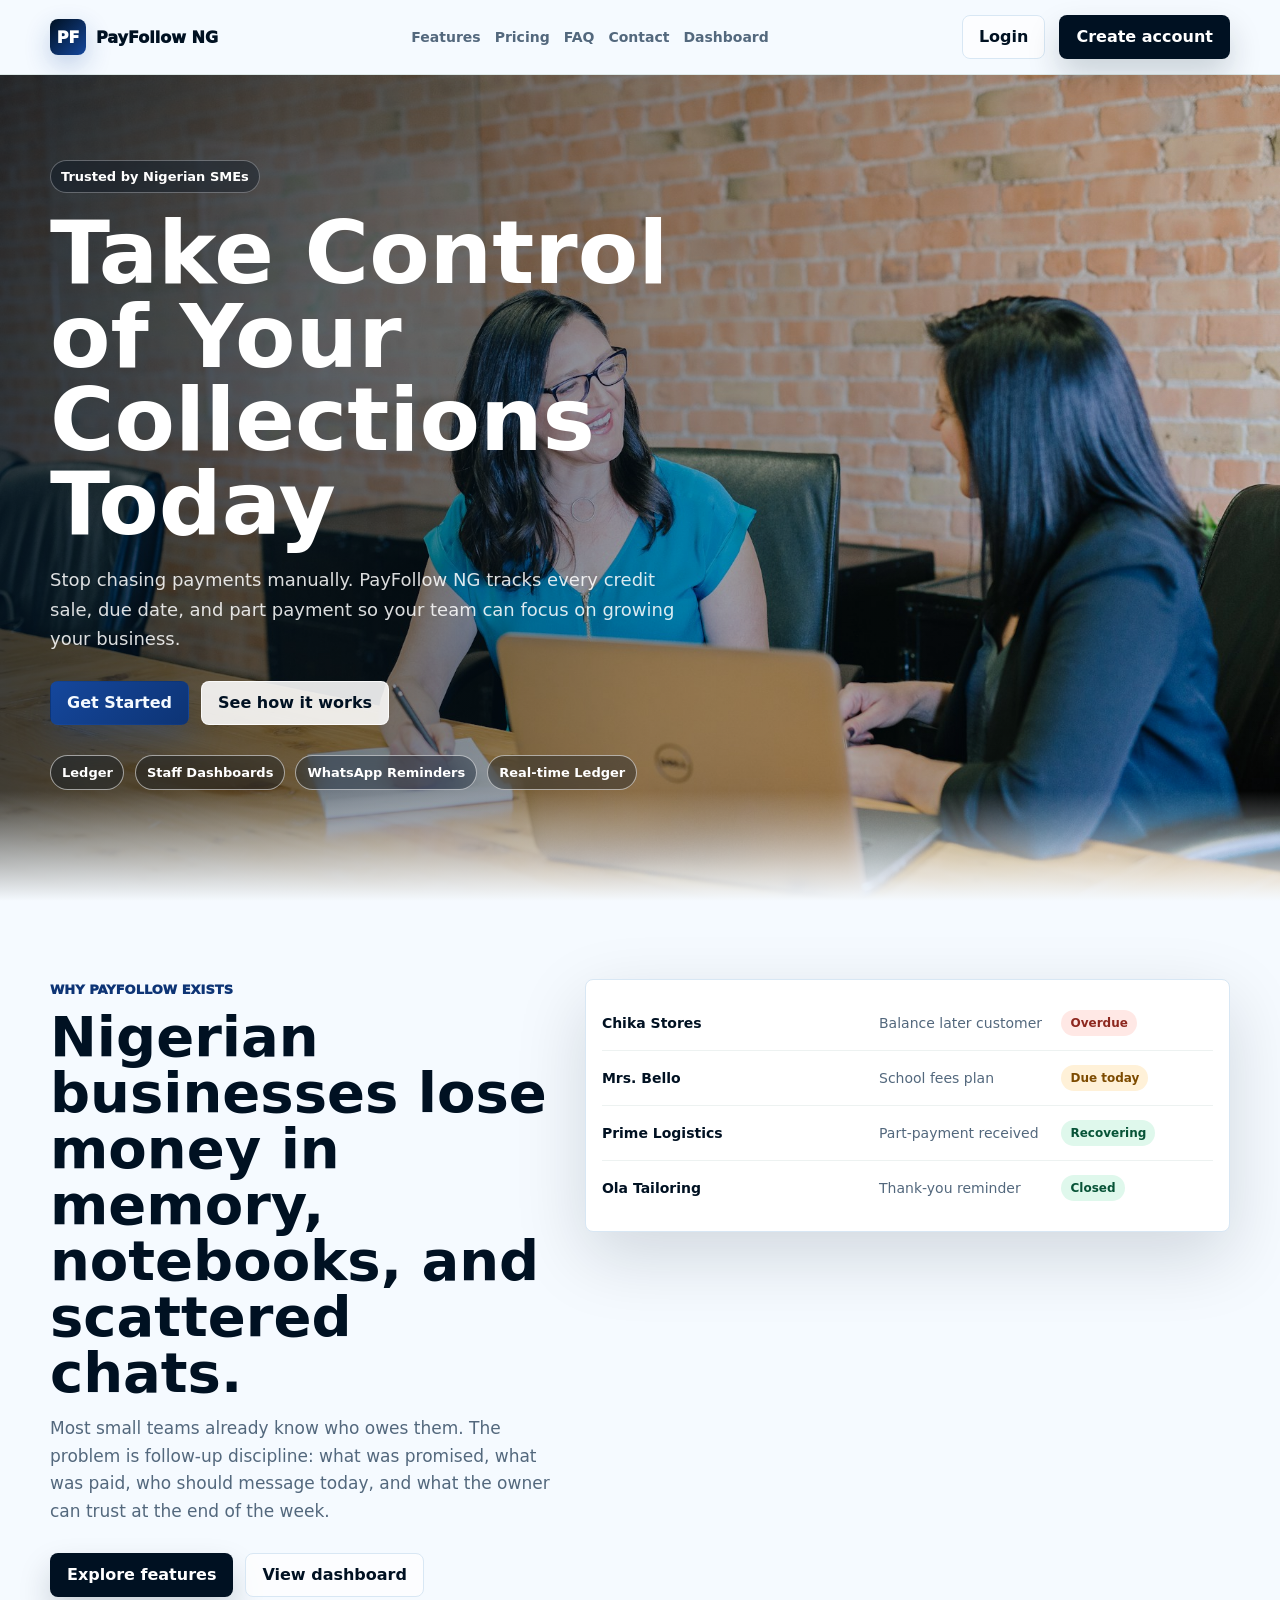
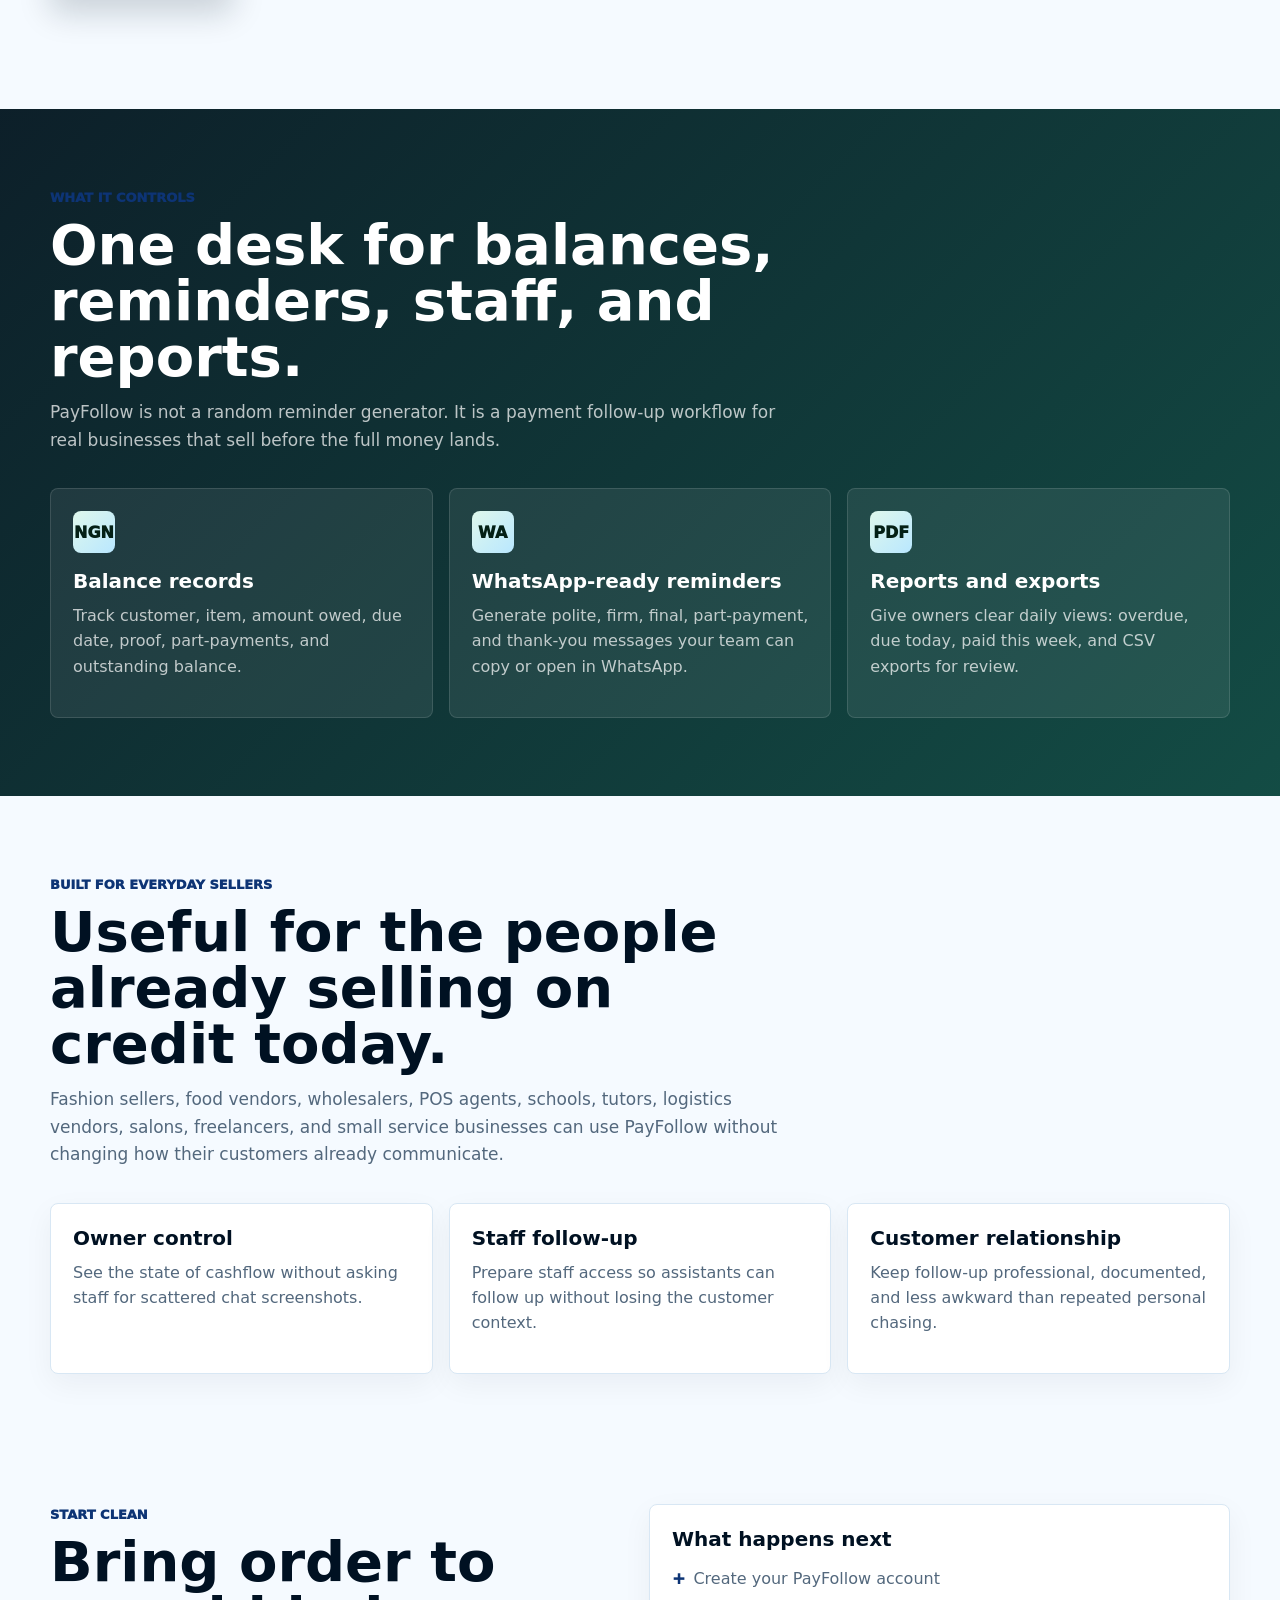
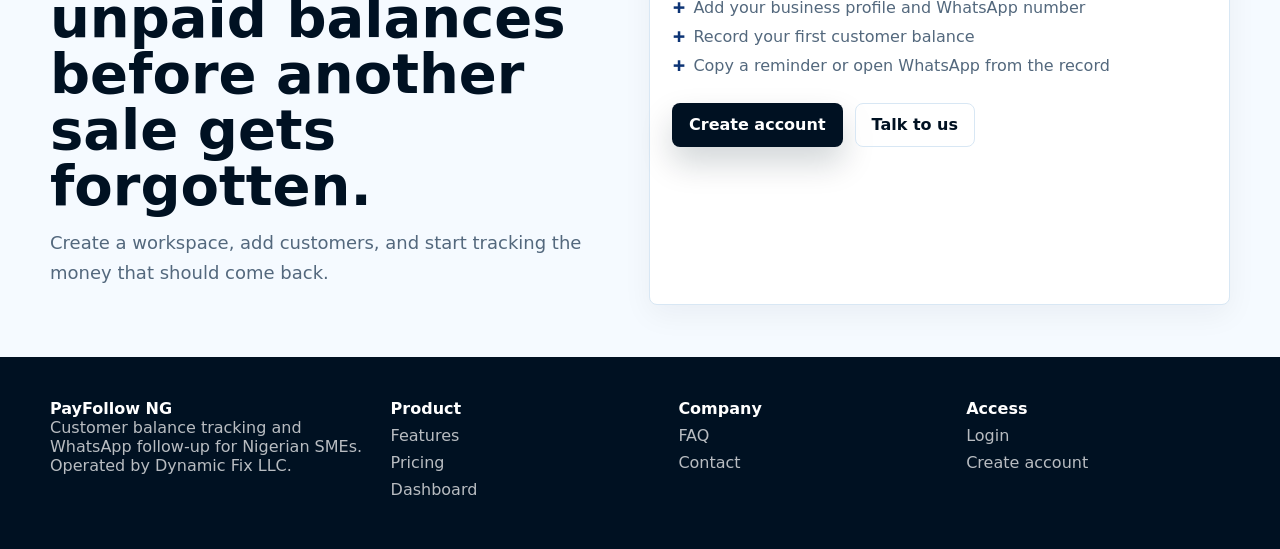
==== commit f5e0c101: "Match PayFollow homepage to Webild design" ====
--- a/index.html
+++ b/index.html
@@ -31,17 +31,18 @@
     <section class="hero">
       <div class="shell hero-grid">
         <div>
-          <p class="eyebrow">Built for Nigerian sellers, schools, suppliers, agents, and service businesses</p>
-          <h1>Stop chasing balances blindly.</h1>
-          <p class="lead">PayFollow turns credit sales, unpaid invoices, part payments, and WhatsApp follow-up into one clean payment desk your team can actually use.</p>
+          <p class="eyebrow">Trusted by Nigerian SMEs</p>
+          <h1>Take Control of Your Collections Today</h1>
+          <p class="lead">Stop chasing payments manually. PayFollow NG tracks every credit sale, due date, and part payment so your team can focus on growing your business.</p>
           <div class="hero-actions">
-            <a class="btn btn-mint" href="login.html">Start tracking balances</a>
+            <a class="btn btn-mint" href="login.html">Get Started</a>
             <a class="btn btn-light" href="features.html">See how it works</a>
           </div>
           <div class="trust-strip">
-            <span class="chip">Operated by Dynamic Fix LLC</span>
-            <span class="chip">WhatsApp-ready reminders</span>
-            <span class="chip">Mobile-first for Nigerian SMEs</span>
+            <span class="chip">Ledger</span>
+            <span class="chip">Staff Dashboards</span>
+            <span class="chip">WhatsApp Reminders</span>
+            <span class="chip">Real-time Ledger</span>
           </div>
         </div>
 
--- a/styles.css
+++ b/styles.css
@@ -1,17 +1,17 @@
 :root {
-  --ink: #081b25;
-  --ink-2: #102f3b;
-  --muted: #5b6f75;
-  --line: #d9e6e5;
-  --paper: #f6fbf8;
+  --ink: #001122;
+  --ink-2: #08254a;
+  --muted: #53687d;
+  --line: #d8e7f4;
+  --paper: #f5faff;
   --panel: #ffffff;
-  --mist: #eaf5f0;
-  --mint: #0aa36f;
-  --mint-dark: #087a57;
-  --blue: #1d6fff;
-  --gold: #f4b03e;
-  --coral: #e65f4f;
-  --shadow: 0 24px 70px rgba(8, 27, 37, .12);
+  --mist: #e9f3fb;
+  --mint: #15479c;
+  --mint-dark: #0d3475;
+  --blue: #15479c;
+  --gold: #a8cce8;
+  --coral: #7ba3cf;
+  --shadow: 0 24px 70px rgba(0, 17, 34, .15);
   --radius: 8px;
 }
 
@@ -42,7 +42,7 @@
   top: 0;
   z-index: 50;
   border-bottom: 1px solid rgba(217, 230, 229, .86);
-  background: rgba(246, 251, 248, .93);
+  background: rgba(245, 250, 255, .93);
   backdrop-filter: blur(16px);
 }
 
@@ -70,8 +70,8 @@
   place-items: center;
   border-radius: 8px;
   color: #fff;
-  background: linear-gradient(135deg, var(--mint), var(--blue));
-  box-shadow: 0 10px 26px rgba(10, 163, 111, .24);
+  background: linear-gradient(135deg, var(--ink), var(--blue));
+  box-shadow: 0 10px 26px rgba(21, 71, 156, .24);
 }
 
 .nav-links,
@@ -115,8 +115,9 @@
 .btn-primary:hover { background: #0f2d3a; }
 
 .btn-mint {
-  color: #042016;
-  background: linear-gradient(135deg, #22d497, #95f2c9);
+  color: #f5faff;
+  background: linear-gradient(135deg, #15479c, #0d3475);
+  box-shadow: 0 16px 34px rgba(21, 71, 156, .28);
 }
 
 .btn-ghost {
@@ -133,24 +134,19 @@
 
 .hero .btn-light {
   color: var(--ink);
-  border-color: var(--line);
-  background: #fff;
+  border-color: rgba(255, 255, 255, .78);
+  background: rgba(255, 255, 255, .88);
 }
 
 .hero .chip {
-  color: var(--ink-2);
-  border-color: rgba(8, 27, 37, .12);
-  background: rgba(255, 255, 255, .82);
+  color: #fff;
+  border-color: rgba(255, 255, 255, .55);
+  background: rgba(0, 17, 34, .34);
+  backdrop-filter: blur(10px);
 }
 
 .hero .product-board {
-  position: relative;
-  isolation: isolate;
-  overflow: hidden;
-  border-color: rgba(8, 27, 37, .12);
-  background: rgba(255, 255, 255, .82);
-  box-shadow: 0 30px 80px rgba(8, 27, 37, .12);
-  animation: deskFloat 9s ease-in-out infinite;
+  display: none;
 }
 
 .hero .product-board::before {
@@ -158,7 +154,7 @@
   position: absolute;
   inset: 0;
   z-index: -1;
-  background: linear-gradient(115deg, transparent 0%, rgba(10, 163, 111, .16) 42%, transparent 58%);
+  background: linear-gradient(115deg, transparent 0%, rgba(168, 204, 232, .22) 42%, transparent 58%);
   transform: translateX(-120%);
   animation: deskSweep 8s ease-in-out infinite;
 }
@@ -189,11 +185,10 @@
 .hero {
   position: relative;
   overflow: hidden;
-  color: var(--ink);
+  color: #fff;
   background:
-    linear-gradient(90deg, rgba(10, 163, 111, .08) 1px, transparent 1px),
-    linear-gradient(180deg, #f7fbf7 0%, #eaf5f0 52%, #dceee8 100%);
-  background-size: 44px 44px, auto;
+    linear-gradient(90deg, rgba(0, 17, 34, .72), rgba(0, 17, 34, .34), rgba(0, 17, 34, .08)),
+    url("hero-collections.jpg") center/cover;
 }
 
 .hero::after {
@@ -210,10 +205,10 @@
   z-index: 2;
   min-height: calc(100vh - 74px);
   display: grid;
-  grid-template-columns: minmax(0, 1.02fr) minmax(360px, .98fr);
+  grid-template-columns: minmax(0, 720px);
   gap: 42px;
   align-items: center;
-  padding: 54px 0 86px;
+  padding: 54px 0 80px;
 }
 
 .eyebrow {
@@ -221,11 +216,12 @@
   align-items: center;
   gap: 8px;
   margin: 0 0 18px;
-  border: 1px solid rgba(8, 27, 37, .12);
+  border: 1px solid rgba(255, 255, 255, .3);
   border-radius: 999px;
   padding: 8px 10px;
-  color: var(--ink-2);
-  background: rgba(255, 255, 255, .78);
+  color: #fff;
+  background: rgba(0, 17, 34, .34);
+  backdrop-filter: blur(10px);
   font-size: 13px;
   font-weight: 900;
 }
@@ -256,7 +252,7 @@
 
 .lead {
   max-width: 650px;
-  color: var(--muted);
+  color: rgba(255, 255, 255, .86);
   font-size: 18px;
   line-height: 1.62;
 }
